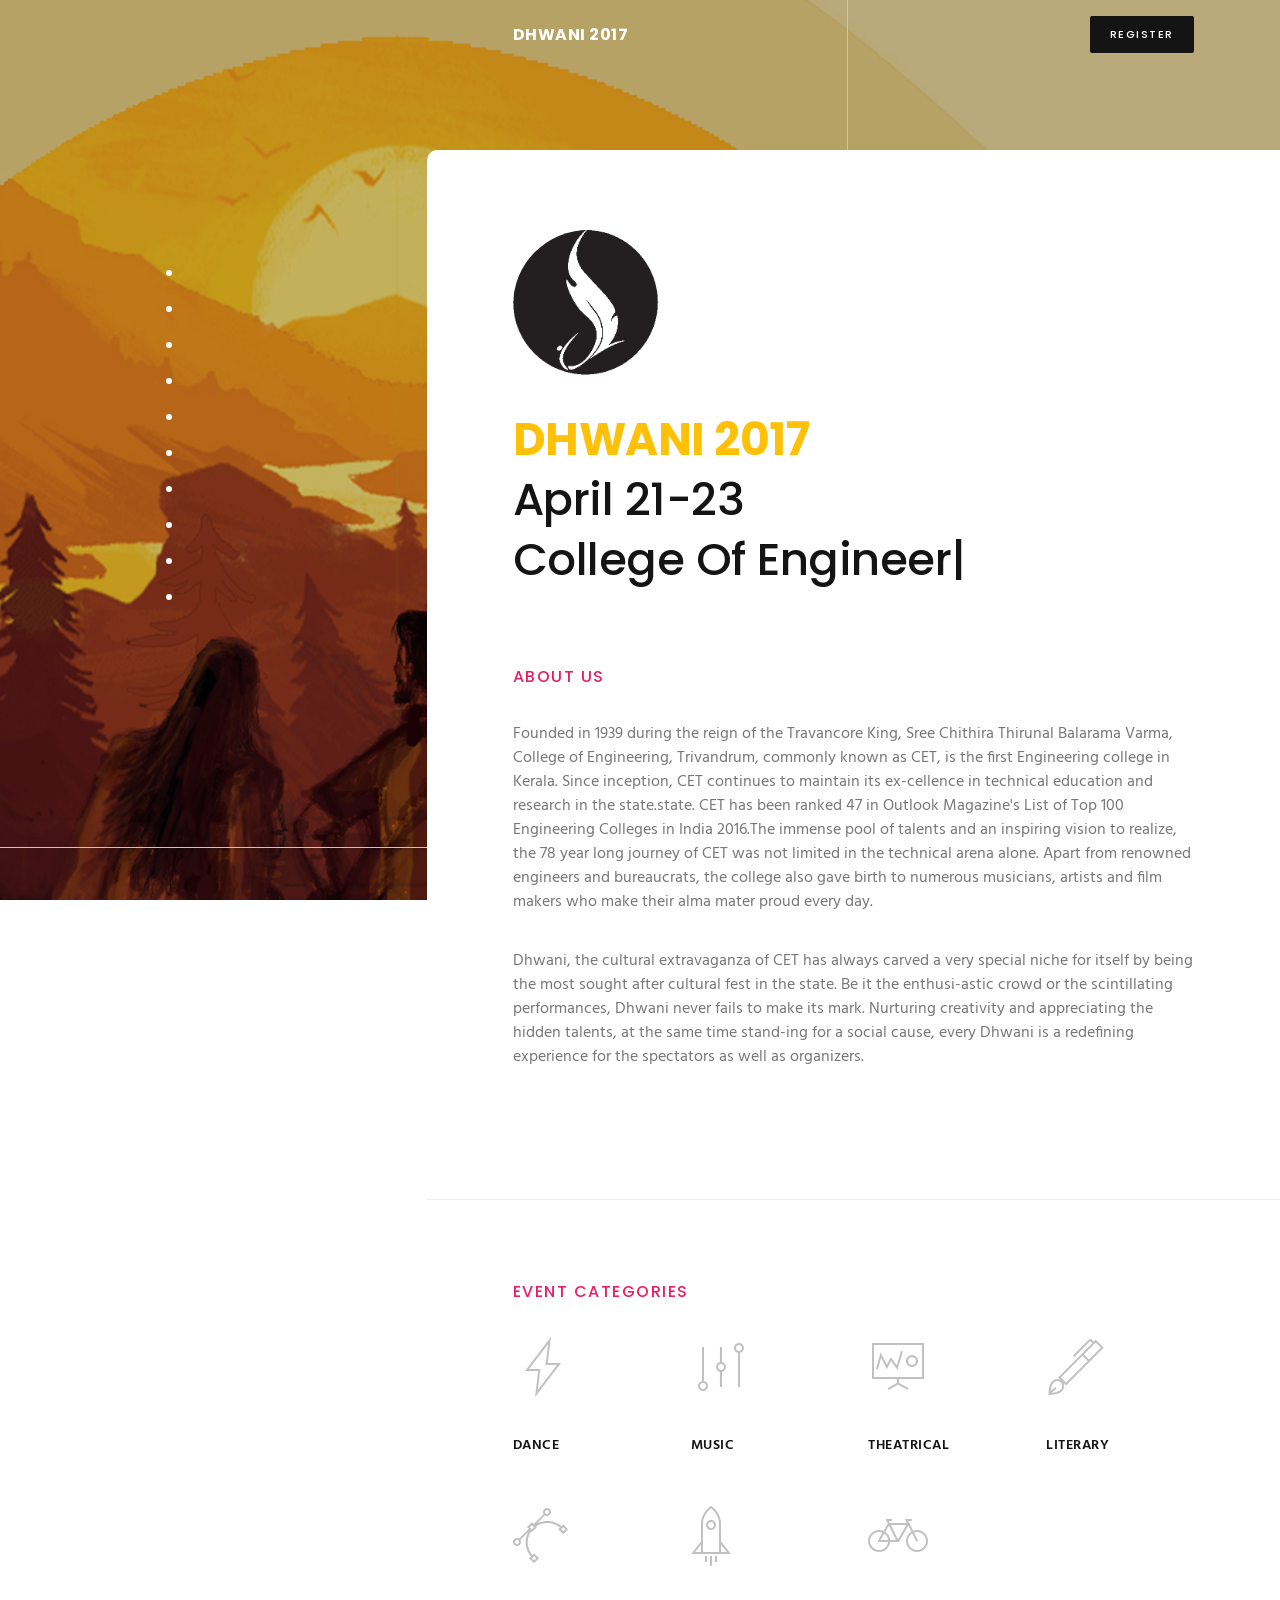
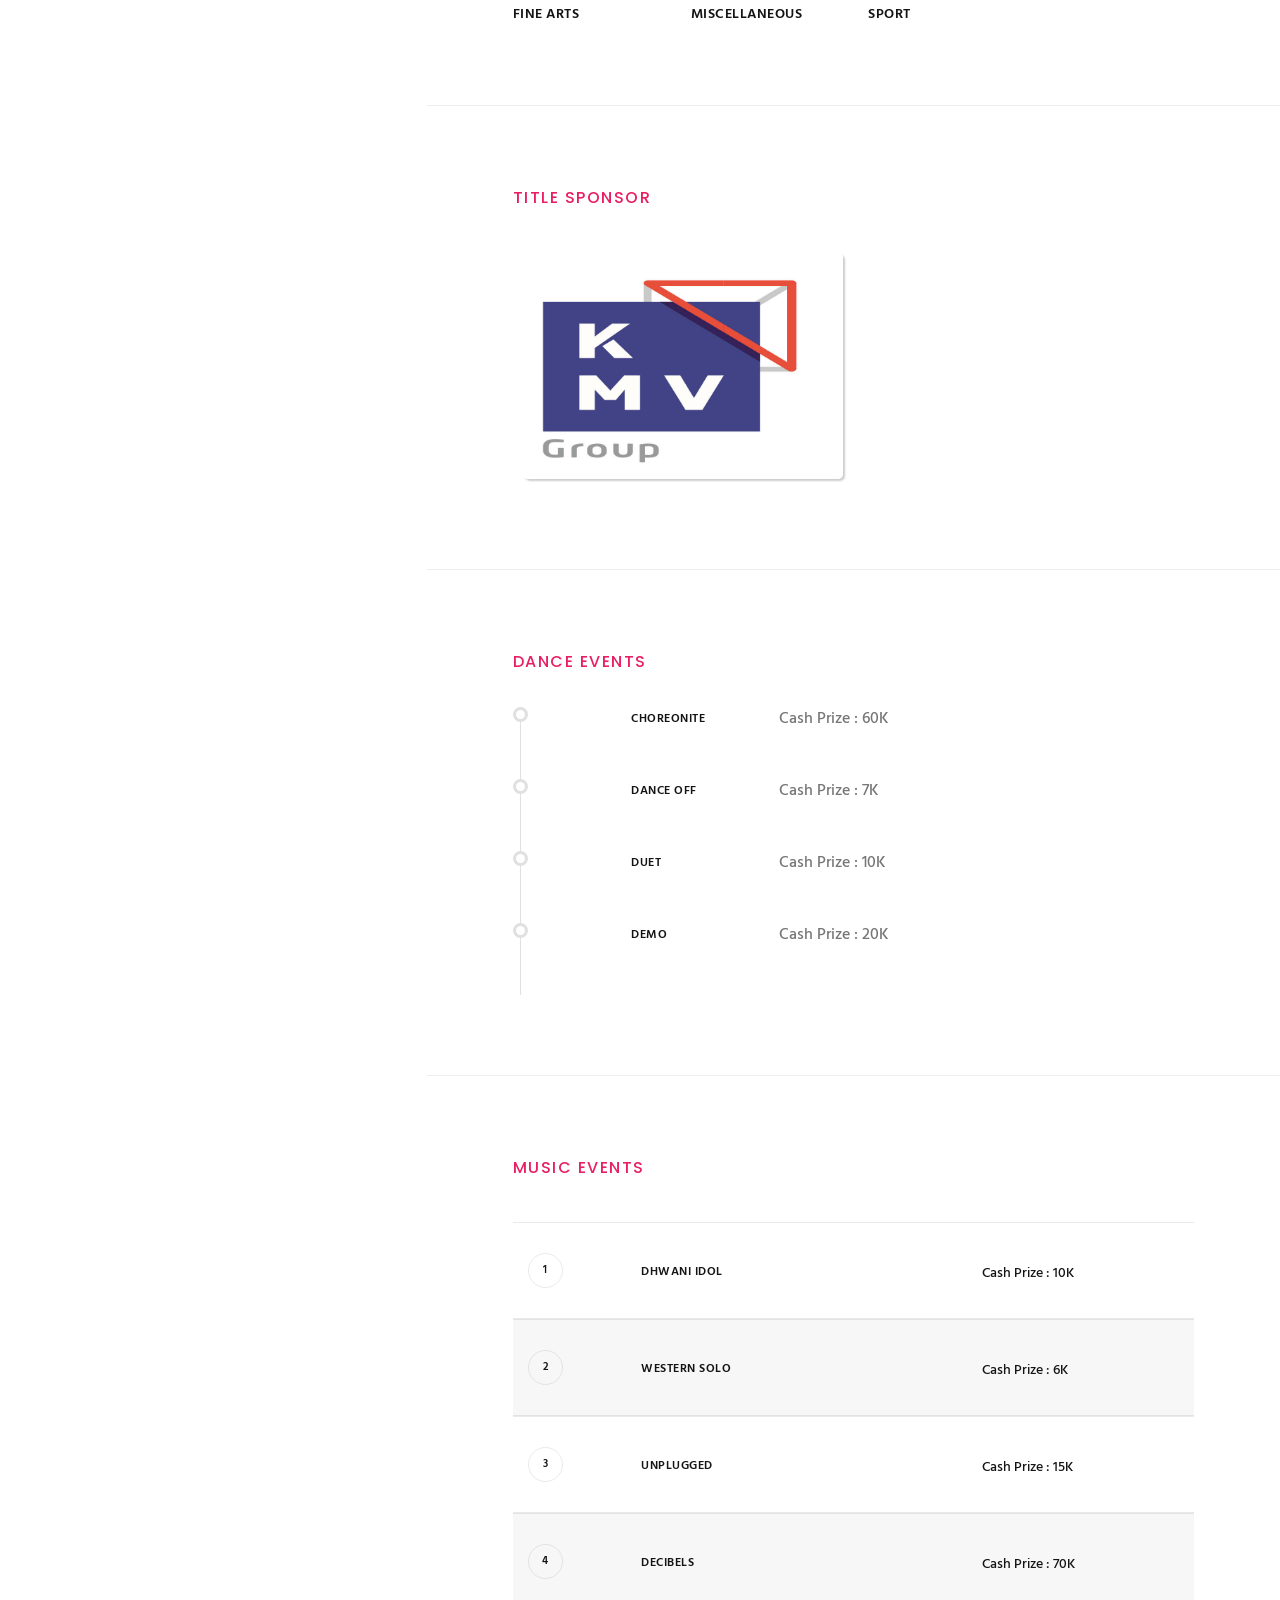
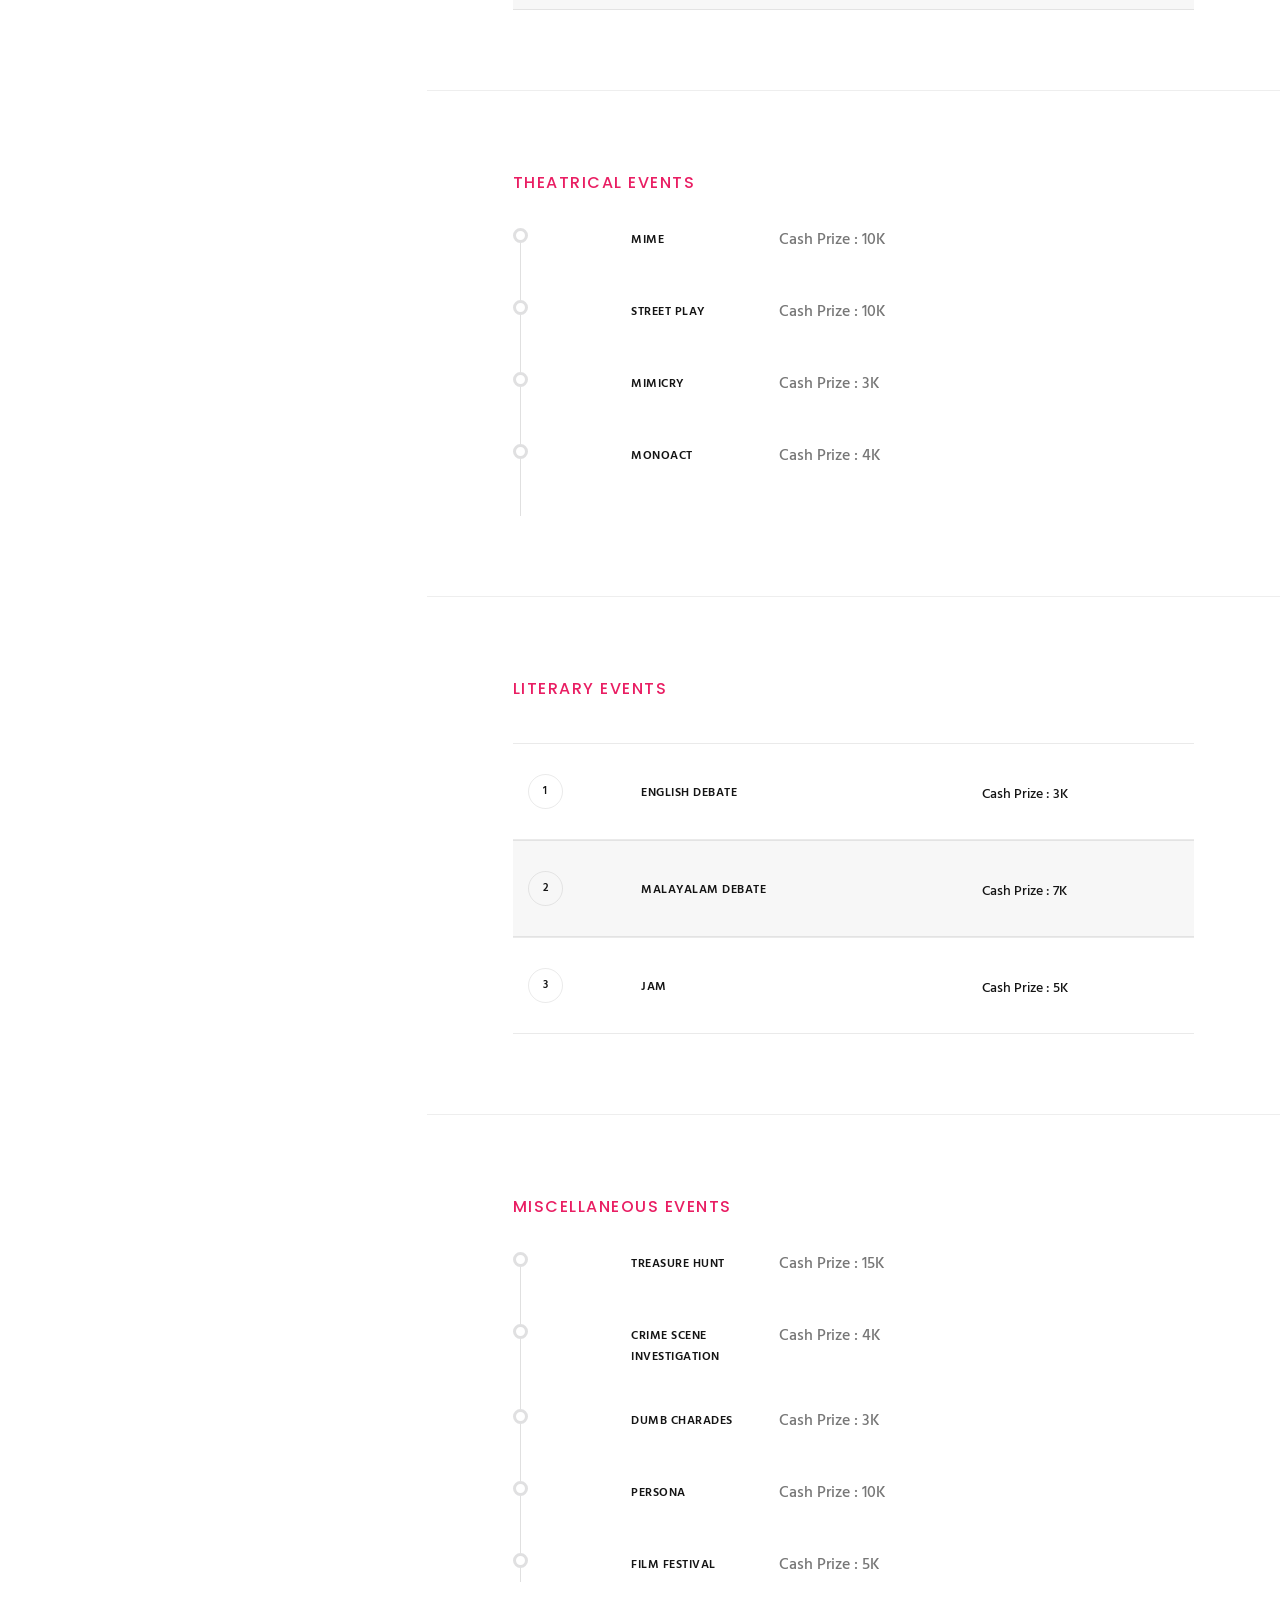
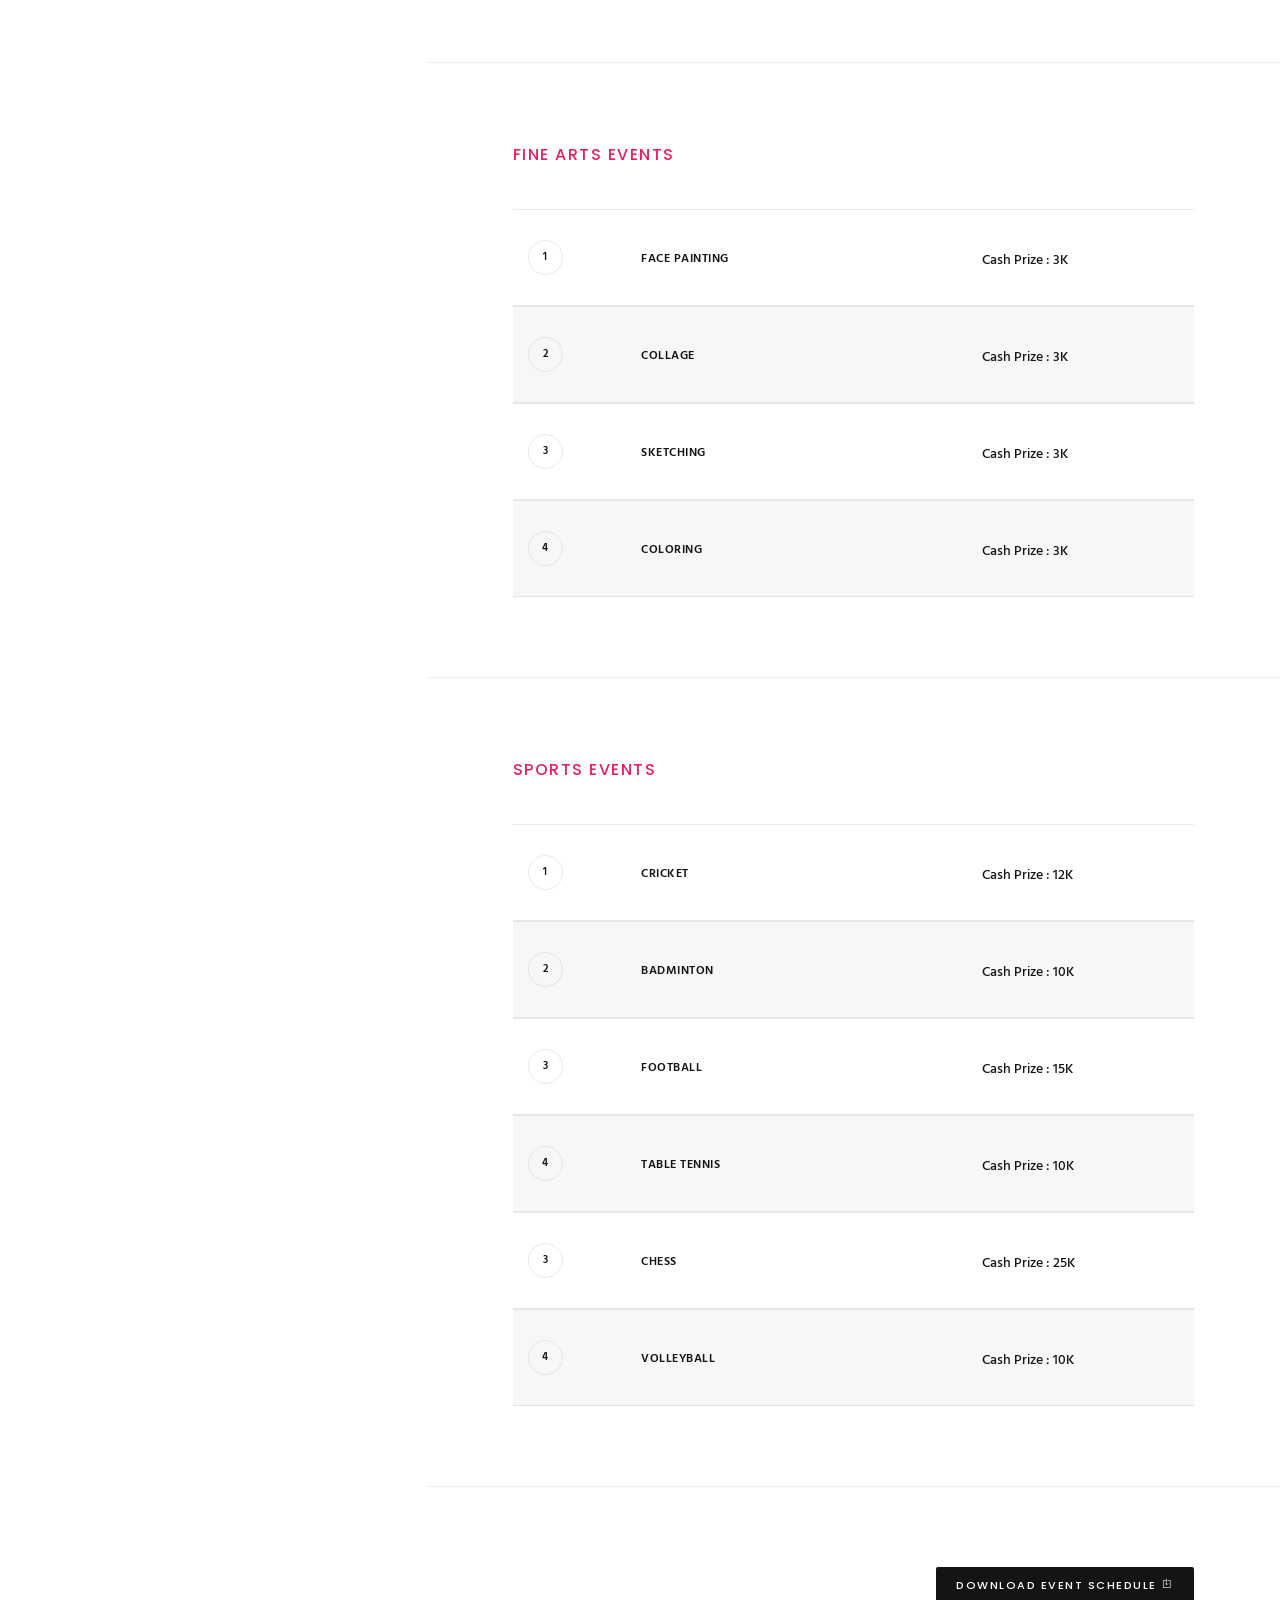
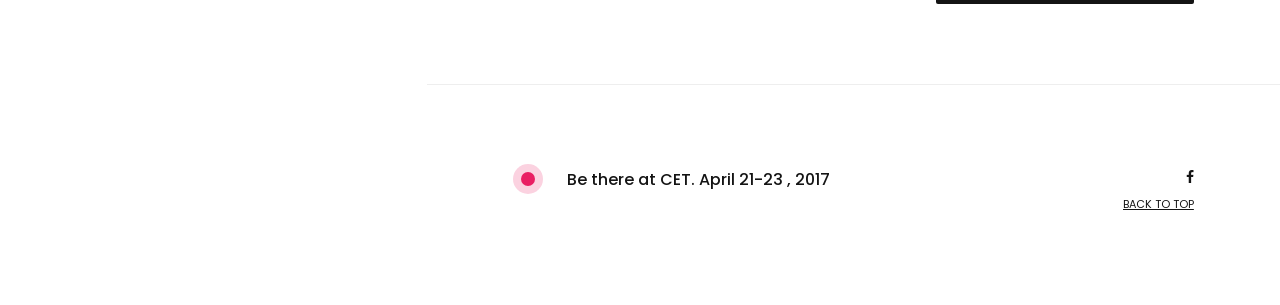
==== index.html @ 2287dfac "AGain New site" ====
<!DOCTYPE html>
<html lang="en" class="no-js">
	<head>
		<meta charset="UTF-8" />
		<meta name="viewport" content="width=device-width, initial-scale=1.0, maximum-scale=1.0, user-scalable=no" />
		<title>Dhwani 2017</title>
		<!--Favicon-->
		<link rel="shortcut icon" href="favicon.ico">
		<link rel="icon" href="img/dhw_logo.png">
		<!--Fonts-->
		<link href='https://fonts.googleapis.com/css?family=Poppins:300,400,500,600,700|Hind:400,500,300,600' rel='stylesheet' type='text/css'>
		
		<!--CSS-->
		<link rel="stylesheet" type="text/css" href="css/style.css" />
	</head>
	
	<body id="body" data-ng-app="contactApp">
		
		<!--Fixed Bg Image-->
		<div class="fixed-bg"></div>
		<div class="fixed-bg-overlay"></div>
		<!--/Fixed Bg Image-->
				
		<!--Preloader-->
		<div id="pre_load" class="preloader-it">
			<div id="la_anim" class="la-anim-1"></div>
		</div>
		<!--/Preloader-->
				
		<!--Container-->
		<div class="container-fluid">
			<div class="row">
				<div id="vertical_nav_wrap" class="col-lg-4 col-xs-12 pad-zero vertical-nav-wrap">
					
					<!--Navigation-->
					<nav class="navbar navbar-default vertical-nav" role="navigation">
						<div class="navbar-header">
						  <button type="button" class="btn btn-default navbar-toggle" data-toggle="collapse" 
							 data-target="#navbar_collapse">
							 <span class="mask"></span>
							 <span class="btn-label">
								<span class="pe-7s-menu"></span>
							 </span>
						  </button>
						</div>
						<div class="collapse navbar-collapse" id="navbar_collapse">
							<ul class="nav navbar-nav">
								<li><a data-scroll href="#about"></a><span>ABOUT</span></li>
								<li><a data-scroll href="#event_categories"></a><span>EVENT CATEGORIES</span></li>
								<li><a data-scroll href="#sponsors"></a><span>SPONSORS</span></li>
								<li><a data-scroll href="#dance"></a><span>DANCE EVENTS</span></li>
								<li><a data-scroll href="#music"></a><span>MUSIC EVENTS</span></li>
								<li><a data-scroll href="#theatre"></a><span>THEATRICAL EVENTS</span></li>
								<li><a data-scroll href="#lit"></a><span>LITERARY EVENTS</span></li>
								<li><a data-scroll href="#misc"></a><span>MISCELLANEOUS EVENTS</span></li>
								<li><a data-scroll href="#arts"></a><span>FINE ARTS EVENTS</span></li>
								<li><a data-scroll href="#sports"></a><span>SPORTS EVENTS</span></li>
							</ul>
						</div>
					</nav>
					<!--/Navigation-->
					
				</div>
				
				<div class="col-lg-8 col-xs-12 pad-zero">
					
					<!--Header-->
					<header>
						<div class="header-wrap col-lg-10 center-div">
							<div class="float-left name">
								<a data-scroll href="#body">
									<span>
										DHWANI 2017
									</span>
								</a>	
							</div>	
							
							<div class="float-right social-download-wrap">
								<a href="register.html" class="btn btn-default float-left">
									<span class="mask"></span>
									<span class="btn-label">
										<b>REGISTER</b>
										<span class="icon pe-7s-download"></span>
									</span>
								</a>
							</div>	
						</div>
						<div class="clearfix"></div>
					</header>
					<!--/Header-->
					
					<!--Main Content-->
					<div id="main_content" class="content-block margin-top-150 margin-top-sm-70 margin-top-xs-50">
					
						<!--Introduction Sec-->
						<section id="about"  class="col-lg-10 col-md-11 col-sm-11 center-div intro-content-wrap sec-pad">
							<div class="person-img margin-bottom-xs"></div>
							<h1>
								<span class="dhwani">DHWANI 2017</span>
								<br/>
								<span id="typed"></span>
							</h1>
							<h6>
								ABOUT US
							</h6>
							<p class="pad-bottom-35 wow fadeInUp" data-wow-duration=".6s">
								Founded in 1939 during the reign of the Travancore King, Sree Chithira Thirunal Balarama Varma, College of Engineering, Trivandrum, commonly known as CET, is the first Engineering college in Kerala. Since inception, CET continues to maintain its ex-cellence in technical education and research in the state.state. CET has been  ranked 47 in Outlook Magazine's  List of  Top  100  Engineering Colleges in India 2016.The immense pool of talents and an inspiring vision to realize, the 78 year long journey of CET was not limited in the technical arena alone. Apart from renowned engineers and bureaucrats, the college also gave birth to numerous musicians, artists and film makers who make their alma mater proud every day.
							</p>
							<p class="wow fadeInUp" data-wow-duration=".4s">
								Dhwani, the cultural extravaganza of CET has always carved a very special niche for itself by being the most sought after cultural fest in the state. Be it the enthusi-astic crowd or the scintillating performances, Dhwani never fails to make its mark. Nurturing creativity and appreciating the hidden talents, at the same time stand-ing for a social cause, every Dhwani is a redefining experience for the spectators as well as organizers.
							</p>
							<div class="per-signature margin-top-sm wow fadeInUp" data-wow-duration=".4s">
						</section>
						<hr class="separater-hr"/>
						<!--/Introduction Sec-->
						
						
						<!--Categories Start-->
						<section id="event_categories"  class="col-lg-10 col-md-11 col-sm-11 center-div services-icon-wrap  sec-pad-top sec-pad-bottom-xs">
							<h6>EVENT CATEGORIES</h6>
							<div class="row">
								<div class="col-sm-3 col-xs-6 margin-bottom-sm icon-wrap wow fadeInLeft" data-wow-duration=".4s" data-wow-delay="0s">
									<span class="icon pe-7s-gleam"></span>
									<span class="key-fact">
										DANCE
									</span>
								</div>

								<div class="col-sm-3 col-xs-6 margin-bottom-sm icon-wrap wow fadeInLeft" data-wow-duration=".4s" data-wow-delay="0s">
									<span class="icon pe-7s-edit"></span>
									<span class="key-fact">
										MUSIC
									</span>
								</div>

								<div class="col-sm-3 col-xs-6 margin-bottom-sm icon-wrap wow fadeInLeft" data-wow-duration=".4s" data-wow-delay="0s">
									<span class="icon pe-7s-display1"></span>
									<span class="key-fact">
										THEATRICAL
									</span>
								</div>


								<div class="col-sm-3 col-xs-6 margin-bottom-sm icon-wrap wow fadeInLeft" data-wow-duration=".4s" data-wow-delay="0s">
									<span class="icon pe-7s-pen"></span>
									<span class="key-fact">
										LITERARY
									</span>
								</div>


								<div class="col-sm-3 col-xs-6 margin-bottom-sm icon-wrap wow fadeInLeft" data-wow-duration=".4s" data-wow-delay="0s">
									<span class="icon pe-7s-vector"></span>
									<span class="key-fact">
										FINE ARTS
									</span>
								</div>


								<div class="col-sm-3 col-xs-6 margin-bottom-sm icon-wrap wow fadeInLeft" data-wow-duration=".4s" data-wow-delay="0s">
									<span class="icon pe-7s-rocket"></span>
									<span class="key-fact">
										MISCELLANEOUS
									</span>
								</div>

								<div class="col-sm-3 col-xs-6 margin-bottom-sm icon-wrap wow fadeInLeft" data-wow-duration=".4s" data-wow-delay="0s">
									<span class="icon pe-7s-bicycle"></span>
									<span class="key-fact">
										SPORT
									</span>
								</div>
							</div>	
						</section>
						<hr class="separater-hr"/>
						<!--Categories End-->
						
						<!-- Sponsor Section Start -->
						<section id="sponsors"  class="col-lg-10 col-md-11 col-sm-11 center-div work-wrap  sec-pad">
							<h6>TITLE SPONSOR</h6>
							<div  class="portfolio-wrap project-gallery padding-sec-lg">
								<ul id="portfolio" class="portf auto-construct  project-gallery" data-col="2">
									<li  class="item"   data-src="img/mock1.jpg" data-sub-html="<h6>DESIGN LAB</h6><p>Classic view from Rigwood Jetty on Coniston Water an old archive shot similar to an old post but a little later on.</p>" >
										<a href="">
										<img class="img-responsive" src="img/mock1.jpg"  alt="Image description" />
										<span class="hover-cap">KMV GROUP</span>
										</a>
									</li>
								</ul>
								<!-- Hidden video div -->
								<div style="display:none;" id="video1">
									<video class="lg-video-object lg-html5 video-js vjs-default-skin" controls preload="none">
										<source src="videos/video1.mp4" type="video/webm">
										<source src="videos/video1.webm" type="video/webm">
										Your browser does not support HTML5 video.
									</video>
								</div>
							</div>
						</section>
						<hr class="separater-hr"/>
						<!-- Sponsor Section End -->

						<!--Dance Section Start-->
						<section id="dance"  class="col-lg-10 col-md-11 col-sm-11 center-div experience-wrap  sec-pad">
							<h6>DANCE EVENTS</h6>

							<div class="row exp-timeline">
								<div class="col-xs-2">
									<div class="timeline-st"></div>
								</div>
								<div class="col-xs-10 exp-content-wrap">
									<div class="row">
										<div class="wow fadeInRight" data-wow-duration=".4s" data-wow-delay="0s">
											<div class="col-sm-3 duration"><span>CHOREONITE</span></div>
											<div class="col-sm-9">
												<span class="job-desn">Cash Prize : 60K </span>
											</div>
										</div>	
									</div>
								</div>	
							</div>

							<div class="row exp-timeline">
								<div class="col-xs-2">
									<div class="timeline-st"></div>
								</div>
								<div class="col-xs-10 exp-content-wrap">
									<div class="row">
										<div class="wow fadeInRight" data-wow-duration=".4s" data-wow-delay="0s">
											<div class="col-sm-3 duration"><span>DANCE OFF</span></div>
											<div class="col-sm-9">
												<span class="job-desn">Cash Prize : 7K </span>
											</div>
										</div>	
									</div>
								</div>	
							</div>

							<div class="row exp-timeline">
								<div class="col-xs-2">
									<div class="timeline-st"></div>
								</div>
								<div class="col-xs-10 exp-content-wrap">
									<div class="row">
										<div class="wow fadeInRight" data-wow-duration=".4s" data-wow-delay="0s">
											<div class="col-sm-3 duration"><span>DUET</span></div>
											<div class="col-sm-9">
												<span class="job-desn">Cash Prize : 10K </span>
											</div>
										</div>	
									</div>
								</div>	
							</div>

							<div class="row exp-timeline">
								<div class="col-xs-2">
									<div class="timeline-st"></div>
								</div>
								<div class="col-xs-10 exp-content-wrap">
									<div class="row">
										<div class="wow fadeInRight" data-wow-duration=".4s" data-wow-delay="0s">
											<div class="col-sm-3 duration"><span>DEMO</span></div>
											<div class="col-sm-9">
												<span class="job-desn">Cash Prize : 20K </span>
											</div>
										</div>	
									</div>
								</div>	
							</div>
						</section>	
						<hr class="separater-hr"/>
						<!--Dance Section End-->

						<!-- Music Section Start -->
						<section id="music"  class="col-lg-10 col-md-11 col-sm-11 center-div education-wrap  sec-pad">
							<h6>MUSIC EVENTS</h6>
							<div class="qualfication-wrap">
								<div class="qualfication first-row wow fadeInUp" data-wow-duration=".4s">
									<div class="col-sm-2">
										<span class="row-count"><span>1</span></span>
									</div>
									<div class="col-sm-6">
										<span class="yr-pers vertical-align-pad">DHWANI IDOL</span>
									</div>
									<div class="col-sm-4">
										<span class="insti vertical-align-pad">Cash Prize : 10K</span>
									</div>
								</div>
								<div class="qualfication first-row wow fadeInUp" data-wow-duration=".4s">
									<div class="col-sm-2">
										<span class="row-count"><span>2</span></span>
									</div>
									<div class="col-sm-6">
										<span class="yr-pers vertical-align-pad">WESTERN SOLO</span>
									</div>
									<div class="col-sm-4">
										<span class="insti vertical-align-pad">Cash Prize : 6K</span>
									</div>
								</div>

								<div class="qualfication first-row wow fadeInUp" data-wow-duration=".4s">
									<div class="col-sm-2">
										<span class="row-count"><span>3</span></span>
									</div>
									<div class="col-sm-6">
										<span class="yr-pers vertical-align-pad">UNPLUGGED</span>
									</div>
									<div class="col-sm-4">
										<span class="insti vertical-align-pad">Cash Prize : 15K</span>
									</div>
								</div>

								<div class="qualfication first-row wow fadeInUp" data-wow-duration=".4s">
									<div class="col-sm-2">
										<span class="row-count"><span>4</span></span>
									</div>
									<div class="col-sm-6">
										<span class="yr-pers vertical-align-pad">DECIBELS</span>
									</div>
									<div class="col-sm-4">
										<span class="insti vertical-align-pad">Cash Prize : 70K</span>
									</div>
								</div>
							</div>
						</section>	
						<hr class="separater-hr"/>
						<!-- Music Section End -->

						<!--Theatrical Section Start-->
						<section id="theatre"  class="col-lg-10 col-md-11 col-sm-11 center-div experience-wrap  sec-pad">
							<h6>THEATRICAL EVENTS</h6>
								<div class="row exp-timeline">
									<div class="col-xs-2">
										<div class="timeline-st"></div>
									</div>
									<div class="col-xs-10 exp-content-wrap">
										<div class="row">
											<div class="wow fadeInRight" data-wow-duration=".4s" data-wow-delay="0s">
												<div class="col-sm-3 duration"><span>MIME</span></div>
												<div class="col-sm-9">
													<span class="job-desn">Cash Prize : 10K </span>
												</div>
											</div>	
										</div>
									</div>	
								</div>
								<div class="row exp-timeline">
									<div class="col-xs-2">
										<div class="timeline-st"></div>
									</div>
									<div class="col-xs-10 exp-content-wrap">
										<div class="row">
											<div class="wow fadeInRight" data-wow-duration=".4s" data-wow-delay="0s">
												<div class="col-sm-3 duration"><span>STREET PLAY</span></div>
												<div class="col-sm-9">
													<span class="job-desn">Cash Prize : 10K </span>
												</div>
											</div>	
										</div>
									</div>	
								</div>

								<div class="row exp-timeline">
									<div class="col-xs-2">
										<div class="timeline-st"></div>
									</div>
									<div class="col-xs-10 exp-content-wrap">
										<div class="row">
											<div class="wow fadeInRight" data-wow-duration=".4s" data-wow-delay="0s">
												<div class="col-sm-3 duration"><span>MIMICRY</span></div>
												<div class="col-sm-9">
													<span class="job-desn">Cash Prize : 3K </span>
												</div>
											</div>	
										</div>
									</div>	
								</div>

								<div class="row exp-timeline">
									<div class="col-xs-2">
										<div class="timeline-st"></div>
									</div>
									<div class="col-xs-10 exp-content-wrap">
										<div class="row">
											<div class="wow fadeInRight" data-wow-duration=".4s" data-wow-delay="0s">
												<div class="col-sm-3 duration"><span>MONOACT</span></div>
												<div class="col-sm-9">
													<span class="job-desn">Cash Prize : 4K </span>
												</div>
											</div>	
										</div>
									</div>	
								</div>
						</section>	
						<hr class="separater-hr"/>
						<!--Theatrical Section End-->

						<!-- Literary Section Start -->
						<section id="lit"  class="col-lg-10 col-md-11 col-sm-11 center-div education-wrap  sec-pad">
							<h6>LITERARY EVENTS</h6>
							<div class="qualfication-wrap">
								<div class="qualfication first-row wow fadeInUp" data-wow-duration=".4s">
									<div class="col-sm-2">
										<span class="row-count"><span>1</span></span>
									</div>
									<div class="col-sm-6">
										<span class="yr-pers vertical-align-pad">ENGLISH DEBATE</span>
									</div>
									<div class="col-sm-4">
										<span class="insti vertical-align-pad">Cash Prize : 3K</span>
									</div>
								</div>
								<div class="qualfication first-row wow fadeInUp" data-wow-duration=".4s">
									<div class="col-sm-2">
										<span class="row-count"><span>2</span></span>
									</div>
									<div class="col-sm-6">
										<span class="yr-pers vertical-align-pad">MALAYALAM DEBATE</span>
									</div>
									<div class="col-sm-4">
										<span class="insti vertical-align-pad">Cash Prize : 7K</span>
									</div>
								</div>

								<div class="qualfication first-row wow fadeInUp" data-wow-duration=".4s">
									<div class="col-sm-2">
										<span class="row-count"><span>3</span></span>
									</div>
									<div class="col-sm-6">
										<span class="yr-pers vertical-align-pad">JAM</span>
									</div>
									<div class="col-sm-4">
										<span class="insti vertical-align-pad">Cash Prize : 5K</span>
									</div>
								</div>
							</div>
						</section>	
						<hr class="separater-hr"/>
						<!-- Literary Section End -->
					
						<!--MISCELLANEOUS Section Start-->
						<section id="misc"  class="col-lg-10 col-md-11 col-sm-11 center-div experience-wrap  sec-pad">
							<h6>MISCELLANEOUS EVENTS</h6>
								<div class="row exp-timeline">
									<div class="col-xs-2">
										<div class="timeline-st"></div>
									</div>
									<div class="col-xs-10 exp-content-wrap">
										<div class="row">
											<div class="wow fadeInRight" data-wow-duration=".4s" data-wow-delay="0s">
												<div class="col-sm-3 duration"><span>TREASURE HUNT</span></div>
												<div class="col-sm-9">
													<span class="job-desn">Cash Prize : 15K </span>
												</div>
											</div>	
										</div>
									</div>	
								</div>
								<div class="row exp-timeline">
									<div class="col-xs-2">
										<div class="timeline-st"></div>
									</div>
									<div class="col-xs-10 exp-content-wrap">
										<div class="row">
											<div class="wow fadeInRight" data-wow-duration=".4s" data-wow-delay="0s">
												<div class="col-sm-3 duration"><span>CRIME SCENE INVESTIGATION</span></div>
												<div class="col-sm-9">
													<span class="job-desn">Cash Prize : 4K </span>
												</div>
											</div>	
										</div>
									</div>	
								</div>

								<div class="row exp-timeline">
									<div class="col-xs-2">
										<div class="timeline-st"></div>
									</div>
									<div class="col-xs-10 exp-content-wrap">
										<div class="row">
											<div class="wow fadeInRight" data-wow-duration=".4s" data-wow-delay="0s">
												<div class="col-sm-3 duration"><span>DUMB CHARADES</span></div>
												<div class="col-sm-9">
													<span class="job-desn">Cash Prize : 3K </span>
												</div>
											</div>	
										</div>
									</div>	
								</div>

								<div class="row exp-timeline">
									<div class="col-xs-2">
										<div class="timeline-st"></div>
									</div>
									<div class="col-xs-10 exp-content-wrap">
										<div class="row">
											<div class="wow fadeInRight" data-wow-duration=".4s" data-wow-delay="0s">
												<div class="col-sm-3 duration"><span>PERSONA</span></div>
												<div class="col-sm-9">
													<span class="job-desn">Cash Prize : 10K </span>
												</div>
											</div>	
										</div>
									</div>	
								</div>

								<div class="row exp-timeline">
									<div class="col-xs-2">
										<div class="timeline-st"></div>
									</div>
									<div class="col-xs-10 exp-content-wrap">
										<div class="row">
											<div class="wow fadeInRight" data-wow-duration=".4s" data-wow-delay="0s">
												<div class="col-sm-3 duration"><span>FILM FESTIVAL</span></div>
												<div class="col-sm-9">
													<span class="job-desn">Cash Prize : 5K </span>
												</div>
											</div>	
										</div>
									</div>	
								</div>
						</section>	
						<hr class="separater-hr"/>
						<!--MISCELLANEOUS Section End-->

						<!-- ARTS Section Start -->
						<section id="arts"  class="col-lg-10 col-md-11 col-sm-11 center-div education-wrap  sec-pad">
							<h6>FINE ARTS EVENTS</h6>
							<div class="qualfication-wrap">
								<div class="qualfication first-row wow fadeInUp" data-wow-duration=".4s">
									<div class="col-sm-2">
										<span class="row-count"><span>1</span></span>
									</div>
									<div class="col-sm-6">
										<span class="yr-pers vertical-align-pad">FACE PAINTING</span>
									</div>
									<div class="col-sm-4">
										<span class="insti vertical-align-pad">Cash Prize : 3K</span>
									</div>
								</div>
								<div class="qualfication first-row wow fadeInUp" data-wow-duration=".4s">
									<div class="col-sm-2">
										<span class="row-count"><span>2</span></span>
									</div>
									<div class="col-sm-6">
										<span class="yr-pers vertical-align-pad">COLLAGE</span>
									</div>
									<div class="col-sm-4">
										<span class="insti vertical-align-pad">Cash Prize : 3K</span>
									</div>
								</div>

								<div class="qualfication first-row wow fadeInUp" data-wow-duration=".4s">
									<div class="col-sm-2">
										<span class="row-count"><span>3</span></span>
									</div>
									<div class="col-sm-6">
										<span class="yr-pers vertical-align-pad">SKETCHING</span>
									</div>
									<div class="col-sm-4">
										<span class="insti vertical-align-pad">Cash Prize : 3K</span>
									</div>
								</div>

								<div class="qualfication first-row wow fadeInUp" data-wow-duration=".4s">
									<div class="col-sm-2">
										<span class="row-count"><span>4</span></span>
									</div>
									<div class="col-sm-6">
										<span class="yr-pers vertical-align-pad">COLORING</span>
									</div>
									<div class="col-sm-4">
										<span class="insti vertical-align-pad">Cash Prize : 3K</span>
									</div>
								</div>
							</div>
						</section>	
						<hr class="separater-hr"/>
						<!-- ARTS Section End -->

						<!-- sports Section Start -->
						<section id="sports"  class="col-lg-10 col-md-11 col-sm-11 center-div education-wrap  sec-pad">
							<h6>SPORTS EVENTS</h6>
							<div class="qualfication-wrap">
								<div class="qualfication first-row wow fadeInUp" data-wow-duration=".4s">
									<div class="col-sm-2">
										<span class="row-count"><span>1</span></span>
									</div>
									<div class="col-sm-6">
										<span class="yr-pers vertical-align-pad">CRICKET</span>
									</div>
									<div class="col-sm-4">
										<span class="insti vertical-align-pad">Cash Prize : 12K</span>
									</div>
								</div>
								<div class="qualfication first-row wow fadeInUp" data-wow-duration=".4s">
									<div class="col-sm-2">
										<span class="row-count"><span>2</span></span>
									</div>
									<div class="col-sm-6">
										<span class="yr-pers vertical-align-pad">BADMINTON</span>
									</div>
									<div class="col-sm-4">
										<span class="insti vertical-align-pad">Cash Prize : 10K</span>
									</div>
								</div>

								<div class="qualfication first-row wow fadeInUp" data-wow-duration=".4s">
									<div class="col-sm-2">
										<span class="row-count"><span>3</span></span>
									</div>
									<div class="col-sm-6">
										<span class="yr-pers vertical-align-pad">FOOTBALL</span>
									</div>
									<div class="col-sm-4">
										<span class="insti vertical-align-pad">Cash Prize : 15K</span>
									</div>
								</div>

								<div class="qualfication first-row wow fadeInUp" data-wow-duration=".4s">
									<div class="col-sm-2">
										<span class="row-count"><span>4</span></span>
									</div>
									<div class="col-sm-6">
										<span class="yr-pers vertical-align-pad">TABLE TENNIS</span>
									</div>
									<div class="col-sm-4">
										<span class="insti vertical-align-pad">Cash Prize : 10K</span>
									</div>
								</div>

																<div class="qualfication first-row wow fadeInUp" data-wow-duration=".4s">
									<div class="col-sm-2">
										<span class="row-count"><span>3</span></span>
									</div>
									<div class="col-sm-6">
										<span class="yr-pers vertical-align-pad">CHESS</span>
									</div>
									<div class="col-sm-4">
										<span class="insti vertical-align-pad">Cash Prize : 25K</span>
									</div>
								</div>

								<div class="qualfication first-row wow fadeInUp" data-wow-duration=".4s">
									<div class="col-sm-2">
										<span class="row-count"><span>4</span></span>
									</div>
									<div class="col-sm-6">
										<span class="yr-pers vertical-align-pad">VOLLEYBALL</span>
									</div>
									<div class="col-sm-4">
										<span class="insti vertical-align-pad">Cash Prize : 10K</span>
									</div>
								</div>

							</div>
						</section>	
						<hr class="separater-hr"/>
						<!-- sports Section End -->

						<section  class="col-lg-10 col-md-11 col-sm-11 center-div experience-wrap  sec-pad">
							<div class="float-right social-download-wrap">
								<a href="res/Schedule.pdf" class="btn btn-default float-left" target="_blank">
									<span class="mask"></span>
									<span class="btn-label">
										<b>Download Event Schedule</b>
										<span class="icon pe-7s-download"></span>
									</span>
								</a>
							</div>
						</section>
						
						
						<hr class="separater-hr"/>
						
						<!--Footer-->
						<footer class="col-lg-10 col-md-11 col-sm-11 center-div contact-wrap  sec-pad">
							<div class="row">
								<div class="col-sm-6 available-wrap">
									<span class="available-pointer"></span>
									<span class="available-tag">Be there at CET. April 21-23 , 2017</span>
								</div>
								<div class="col-sm-6">
									<div class="social-icons-wrap float-right">
										<!--Social Icons-->
										<ul class="social-icons float-right">
											<li>
												<a href="https://www.facebook.com/platinumdhwani" class="social-icon">
													<span class="fa" data-hover="&#xf09a;">&#xf09a;</span>
												</a>
											</li>
										</ul>
										<!--/Social Icons-->
									</div>

									<div class="goto-top text-right float-right">
										<a data-scroll href="#body">
											<span data-hover="top">
												Back to Top
											</span>
										</a>
									</div>
									
								</div>	
							</div>	
						</footer>
						<!--/Footer-->
						
					</div>	
					<!--/Main Content-->
					
				</div>
			</div>	
		</div>
		<!-- /Container -->
				
		<!-- Scripts -->
		<script src="js/jquery-1.12.4.min.js"></script>
		<script src="js/angular.min.js"></script>
		<script src="js/bootstrap.min.js"></script>
		<script src="js/modernizr.custom.js"></script>
		<script src="js/app.js"></script>
		<script src="js/controllers.js"></script>
		<script src="js/jquery.placeholder.js"></script>
		<script src="js/smooth-scroll.js"></script>
		<script src="js/countTo.js"></script>
		<script src="js/jQuery.appear.js"></script>
		<script src="js/isotope.js"></script>
		<script src="js/typed.js"></script>
		<script src="js/lightgallery-all.js"></script>
		<script src="js/jquery.mousewheel.min.js"></script>
		<script src="js/owl.carousel.min.js"></script>
		<script src="js/froogaloop2.min.js"></script>
		<script src="js/wow.min.js"></script>
		<script src="js/init.js"></script>
	</body>
</html>
---- css/style.css ----
@charset "UTF-8";
/*------------------------------------------------------------------
[Master Stylesheet]
Project:	Eric
++++ Imports ++++
++++ Reset ++++
++++ Main ++++
	**Basic Sec CSS**
	**Body Sec CSS**
	**About Sec CSS**
	**Header Sec CSS**
	**Vertical Nav Sec CSS**
	**Services Sec CSS**
	**Skills Sec CSS**
	**Education Sec CSS**
	**Experience Sec CSS**
	**Client Sec CSS**
	**Achivement Sec CSS**
	**Contact Sec CSS**
	**Footer Sec CSS**
++++ Mediaqueries ++++
-------------------------------------------------------------------*/
/****************************/
/** Imports **/
/****************************/
@import url(animate.css);
@import url(font-awesome.min.css);
@import url(pe-icon-7-stroke.css);
@import url(et-line-font.css);
@import url(bootstrap.min.css);
@import url(owl.carousel.css);
@import url(owl.theme.default.min.css);
@import url(inputtext.css);
@import url(filter.css);
@import url(default-skin/default-skin.css);
@import url(lightgallery.css);
/****************************/
/** Reset **/
/****************************/
html, body, div, span, applet, object, iframe, h1, h2, h3, h4, h5, h6, p, pre, a, abbr, acronym, address, big, cite, code, del, dfn, em, img, ins, kbd, q, s, samp, small, strike, strong, sub, sup, tt, var, b, u, i, center, dl, dt, dd, ol, ul, li, fieldset, form, label, legend, table, caption, tbody, tfoot, thead, tr, th, td, article, aside, canvas, details, embed, figure, figcaption, footer, header, hgroup, menu, nav, output, ruby, section, summary, time, mark, audio, video {
  margin: 0;
  padding: 0;
  border: 0;
  font-size: 100%;
  font: inherit;
  vertical-align: baseline; }

strong {
  font-weight: bold; }

body {
  color: #141414;
  font-family: "Poppins", sans-serif;
  font-size: 14px;
  font-style: normal;
  line-height: 1.5;
  overflow: hidden; }

a:hover, a:active {
  outline: 0; }

button:focus {
  border: none;
  outline: 0; }

ul {
  list-style: none; }

a {
  color: #fff;
  text-decoration: none; }

a:hover {
  color: #fff;
  text-decoration: none; }

a:focus {
  color: #fff;
  text-decoration: none;
  outline: none; }

h1, h2, h3, h4, h5, h6 {
  color: #141414; }

h1 {
  font-size: 45px;
  line-height: 60px;
  text-transform: capitalize;
  font-weight: 500;
  letter-spacing: -.5px;
  margin-bottom: 75px;
  color: #141414; }

h3 {
  font-size: 24px;
  line-height: 36px;
  color: #141414;
  font-weight: 500;
  margin-bottom: 20px;
  letter-spacing: -0.5; }

h5 {
  font-size: 18px;
  text-transform: uppercase;
  line-height: 25px;
  margin-bottom: 15px; }

h6 {
  font-size: 16px;
  letter-spacing: 1.5px;
  font-weight: 500;
  text-transform: uppercase;
  color: #e91e63;
  margin-bottom: 33px; }

p {
  font-size: 16px;
  font-family: "Hind", sans-serif;
  color: #777; }

.p-small {
  font-size: 14px;
  color: #777;
  line-height: 27px; }

.force-UTF-8 {
  content: "¡"; }

/****************************/
/** Main **/
/****************************/
/********Basic Sec CSS********/
.pad-zero {
  padding: 0; }

.pad-left-zero {
  padding-left: 0; }

.pad-right-zero {
  padding-left: 0; }

.sec-pad {
  padding-top: 80px;
  padding-bottom: 80px; }

.sec-pad-sm {
  padding-top: 50px;
  padding-bottom: 50px; }

.sec-pad-xs {
  padding-top: 30px;
  padding-bottom: 30px; }

.sec-pad-top {
  padding-top: 80px; }

.sec-pad-top-sm {
  padding-top: 50px; }

.sec-pad-top-xs {
  padding-top: 30px; }

.sec-pad-bottom {
  padding-bottom: 80px; }

.sec-pad-bottom-sm {
  padding-bottom: 50px; }

.sec-pad-bottom-xs {
  padding-bottom: 30px; }

.sec-pad-left {
  padding-left: 150px; }

.sec-pad-right {
  padding-right: 150px; }

.pad-top-15 {
  padding-top: 15px; }

.pad-top-7 {
  padding-top: 7px; }

.pad-bottom-80 {
  padding-bottom: 80px; }

.pad-bottom-35 {
  padding-bottom: 35px; }

.margin-top-sm {
  margin-top: 50px; }

.margin-bottom-sm {
  margin-bottom: 50px; }

.margin-bottom-xs {
  margin-bottom: 30px; }

.margin-top-150 {
  margin-top: 150px; }

.margin-top-80 {
  margin-top: 80px; }

.margin-top-40 {
  margin-top: 40px; }

.margin-bottom-80 {
  margin-bottom: 80px; }

.margin-top-20 {
  margin-top: 20px; }

.float-left {
  float: left; }

.float-right {
  float: right; }

.opacity-hide {
  opacity: 0;
  visibility: hidden; }

.center-div {
  margin: 0 auto;
  overflow: hidden;
  float: none;
  clear: both; }

.preloader-it {
  background: #fff;
  position: fixed;
  z-index: 110;
  height: 100%;
  width: 100%;
  overflow: hidden !important; }

/* Effect 1: YouTube loading */
.la-anim-1 {
  position: fixed;
  top: 0;
  left: 0;
  z-index: -1;
  width: 100%;
  height: 5px;
  background: #e91e63;
  -webkit-transform: translate3d(-100%, 0, 0);
  transform: translate3d(-100%, 0, 0);
  pointer-events: none; }

.la-anim-1::after {
  position: absolute;
  top: 0;
  right: 0;
  width: 100px;
  height: 100%;
  background: #e91e63;
  content: '';
  opacity: 0;
  -webkit-transition: opacity 0.2s, box-shadow 2s 4s;
  transition: opacity 0.2s, box-shadow 2s 4s;
  -webkit-transform: rotate(2deg) translateY(-2px);
  transform: rotate(2deg) translateY(-2px); }

.la-anim-1.la-animate {
  z-index: 100;
  opacity: 1;
  -webkit-transition: -webkit-transform 5s ease-in, opacity 1s 5s;
  transition: transform 5s ease-in, opacity 1s 5s;
  -webkit-transform: translate3d(0%, 0, 0);
  transform: translate3d(0%, 0, 0); }

.la-anim-1.la-animate::after {
  opacity: 1; }

.typed-cursor {
  opacity: 1;
  -webkit-animation: blink 0.7s infinite;
  -moz-animation: blink 0.7s infinite;
  animation: blink 0.7s infinite; }

@keyframes blink {
  0% {
    opacity: 1; }
  50% {
    opacity: 0; }
  100% {
    opacity: 1; } }
@-webkit-keyframes blink {
  0% {
    opacity: 1; }
  50% {
    opacity: 0; }
  100% {
    opacity: 1; } }
@-moz-keyframes blink {
  0% {
    opacity: 1; }
  50% {
    opacity: 0; }
  100% {
    opacity: 1; } }
@-webkit-keyframes back_ken {
  0% {
    -webkit-transform: scale(1); }
  50% {
    -webkit-transform: scale(1.2); }
  100% {
    -webkit-transform: scale(1); } }
@-moz-keyframes back_ken {
  0% {
    -moz-transform: scale(1); }
  50% {
    -moz-transform: scale(1.2); }
  100% {
    -moz-transform: scale(1); } }
@-o-keyframes back_ken {
  0% {
    -o-transform: scale(1); }
  50% {
    -o-transform: scale(1.2); }
  100% {
    -o-transform: scale(1); } }
@keyframes back_ken {
  0% {
    transform: scale(1); }
  50% {
    transform: scale(1.2); }
  100% {
    transform: scale(1); } }
/********Body Sec CSS********/
.fixed-bg {
  background: transparent url("../img/mainbg.jpg") no-repeat;
  image-rendering: optimizeQuality;
  height: 100%;
  width: 100%;
  z-index: -1;
  position: fixed;
  background-position: center;
  background-size: cover;
  -moz-transform: translateZ(0);
  -o-transform: translateZ(0);
  -ms-transform: translateZ(0);
  -webkit-transform: translateZ(0);
  transform: translateZ(0);
  backface-visibility: hidden;
  -webkit-backface-visibility: hidden; }

.fixed-bg-overlay {
  background: rgba(0, 8, 16, 0.23);
  height: 100%;
  width: 100%;
  z-index: -1;
  -moz-transform: translateZ(0);
  -o-transform: translateZ(0);
  -ms-transform: translateZ(0);
  -webkit-transform: translateZ(0);
  transform: translateZ(0);
  position: fixed;
  backface-visibility: hidden;
  -webkit-backface-visibility: hidden; }

/********About Sec CSS********/
.content-block {
  background: #fff;
  border-top-left-radius: 10px;
  -moz-transition: all 0.9s cubic-bezier(0.19, 1, 0.22, 1) 0s;
  -o-transition: all 0.9s cubic-bezier(0.19, 1, 0.22, 1) 0s;
  -webkit-transition: all 0.9s cubic-bezier(0.19, 1, 0.22, 1) 0s;
  transition: all 0.9s cubic-bezier(0.19, 1, 0.22, 1) 0s; }
  .content-block .person-img {
    height: 150px;
    width: 150px;
    background: url(../img/candidate.png);
    border-radius: 50%;
    background-repeat: no-repeat;
    background-size: cover; }

/********Header Sec CSS********/
.btn {
  font-size: 11px;
  font-weight: 500;
  color: #fff;
  letter-spacing: 1.5px;
  overflow: hidden;
  position: relative;
  text-transform: uppercase;
  height: 37px;
  background: #141414;
  outline: none;
  border: none;
  border-radius: 2px;
  padding: 7px 20px;
  -moz-transition: all 0.9s cubic-bezier(0.19, 1, 0.22, 1) 0s;
  -o-transition: all 0.9s cubic-bezier(0.19, 1, 0.22, 1) 0s;
  -webkit-transition: all 0.9s cubic-bezier(0.19, 1, 0.22, 1) 0s;
  transition: all 0.9s cubic-bezier(0.19, 1, 0.22, 1) 0s; }
  .btn .btn-label {
    padding: 4px 0; }
  .btn:hover, .btn:focus, .btn:active {
    background: #141414 !important;
    outline: none !important;
    border: none !important;
    color: #fff !important; }
  .btn:hover {
    color: #141414 !important; }
  .btn span {
    position: relative;
    z-index: 2;
    display: inline-block; }
  .btn .mask {
    background: #fff none repeat scroll 0 0;
    border-radius: 2px;
    display: block;
    height: 100%;
    left: 0;
    position: absolute;
    top: 0;
    width: 0;
    z-index: 1;
    -moz-transition: all 1.1s cubic-bezier(0.19, 1, 0.22, 1) 0s;
    -o-transition: all 1.1s cubic-bezier(0.19, 1, 0.22, 1) 0s;
    -webkit-transition: all 1.1s cubic-bezier(0.19, 1, 0.22, 1) 0s;
    transition: all 1.1s cubic-bezier(0.19, 1, 0.22, 1) 0s; }
  .btn:hover .mask {
    width: 100%; }

.name span {
  font-size: 16px;
  font-weight: 700;
  letter-spacing: 0.5px;
  display: block;
  color: #fff;
  padding-top: 7px; }

header {
  position: absolute;
  right: 0;
  top: 0;
  width: 100%;
  z-index: 1;
  height: 70px;
  -moz-transition: transform 0.6s ease 0s;
  -o-transition: transform 0.6s ease 0s;
  -webkit-transition: transform 0.6s ease 0s;
  transition: transform 0.6s ease 0s; }
  header .header-wrap {
    padding-top: 16px; }
    header .header-wrap .pe-7s-download {
      font-size: 25px;
      display: none;
      color: #141414; }
    header .header-wrap .pe-7s-menu {
      font-size: 25px;
      color: #141414; }
  header.fixed {
    top: -70px;
    margin-top: 70px;
    width: 66.66%;
    position: fixed;
    z-index: 99;
    background: #141414;
    backface-visibility: hidden;
    -webkit-backface-visibility: hidden;
    -moz-transition: margin 0.6s ease 0s, transform 0.6s ease 0s;
    -o-transition: margin 0.6s ease 0s, transform 0.6s ease 0s;
    -webkit-transition: margin 0.6s ease 0s, transform 0.6s ease 0s;
    transition: margin 0.6s ease 0s, transform 0.6s ease 0s; }
    header.fixed .btn {
      color: #141414;
      background: #fff; }
      header.fixed .btn .mask {
        background: #e91e63; }
      header.fixed .btn:hover, header.fixed .btn:focus, header.fixed .btn:active {
        background: #fff !important;
        outline: none !important;
        border: none !important;
        color: #141414 !important; }
      header.fixed .btn:hover {
        color: #fff !important; }

/********Vertical Nav Sec CSS********/
nav.navbar.navbar-default.vertical-nav {
  position: fixed;
  -moz-transform: translateZ(0);
  -o-transform: translateZ(0);
  -ms-transform: translateZ(0);
  -webkit-transform: translateZ(0);
  transform: translateZ(0);
  backface-visibility: hidden;
  -webkit-backface-visibility: hidden;
  top: 50%;
  left: 129px;
  -moz-transform: translateY(-50%);
  -o-transform: translateY(-50%);
  -ms-transform: translateY(-50%);
  -webkit-transform: translateY(-50%);
  transform: translateY(-50%);
  background: none;
  border: none;
  -moz-transition: all 2s cubic-bezier(0.19, 1, 0.22, 1) 0s;
  -o-transition: all 2s cubic-bezier(0.19, 1, 0.22, 1) 0s;
  -webkit-transition: all 2s cubic-bezier(0.19, 1, 0.22, 1) 0s;
  transition: all 2s cubic-bezier(0.19, 1, 0.22, 1) 0s; }
  nav.navbar.navbar-default.vertical-nav li {
    display: block;
    float: none;
    height: 7px;
    margin-bottom: 29px;
    width: 50px; }
    nav.navbar.navbar-default.vertical-nav li span {
      font-size: 11px;
      font-weight: 500;
      left: 90px;
      line-height: 1;
      color: #fff;
      position: absolute;
      opacity: 0;
      text-transform: uppercase;
      letter-spacing: 1.5px;
      -moz-transition: all 0.9s cubic-bezier(0.19, 1, 0.22, 1) 0s;
      -o-transition: all 0.9s cubic-bezier(0.19, 1, 0.22, 1) 0s;
      -webkit-transition: all 0.9s cubic-bezier(0.19, 1, 0.22, 1) 0s;
      transition: all 0.9s cubic-bezier(0.19, 1, 0.22, 1) 0s; }
    nav.navbar.navbar-default.vertical-nav li a {
      background: none;
      border: none;
      padding: 0; }
      nav.navbar.navbar-default.vertical-nav li a span {
        display: none; }
      nav.navbar.navbar-default.vertical-nav li a:hover, nav.navbar.navbar-default.vertical-nav li a:active, nav.navbar.navbar-default.vertical-nav li a:focus {
        background: none;
        border: none; }
      nav.navbar.navbar-default.vertical-nav li a:before {
        background-color: #fff;
        border-radius: 50%;
        height: 50px;
        top: -21px !important;
        opacity: 1;
        -moz-transform: scale(0);
        -o-transform: scale(0);
        -ms-transform: scale(0);
        -webkit-transform: scale(0);
        transform: scale(0);
        width: 50px; }
      nav.navbar.navbar-default.vertical-nav li a:after, nav.navbar.navbar-default.vertical-nav li a:before {
        content: "";
        margin: 0 auto;
        position: absolute;
        right: 0;
        left: 0; }
      nav.navbar.navbar-default.vertical-nav li a:after {
        background: #fff none repeat scroll 0 0;
        border: 3px solid #fff;
        border-radius: 50%;
        height: 0;
        -moz-transition: all 0.1s ease-out 0s;
        -o-transition: all 0.1s ease-out 0s;
        -webkit-transition: all 0.1s ease-out 0s;
        transition: all 0.1s ease-out 0s;
        width: 0; }
    nav.navbar.navbar-default.vertical-nav li.active a:before {
      opacity: 0;
      -moz-transform: scale(1);
      -o-transform: scale(1);
      -ms-transform: scale(1);
      -webkit-transform: scale(1);
      transform: scale(1);
      -moz-transition: all 0.5s ease-out 0s;
      -o-transition: all 0.5s ease-out 0s;
      -webkit-transition: all 0.5s ease-out 0s;
      transition: all 0.5s ease-out 0s; }
    nav.navbar.navbar-default.vertical-nav li.active a:after {
      background: transparent none repeat scroll 0 0;
      border-width: 2px;
      height: 8px;
      width: 8px; }
    nav.navbar.navbar-default.vertical-nav li.active span {
      left: 50px;
      opacity: 1;
      color: #fff; }
    nav.navbar.navbar-default.vertical-nav li:hover span {
      left: 50px;
      opacity: 1;
      color: #fff; }

a.goto-social, a.goto-social:hover {
  font-size: 16px;
  font-weight: 600;
  color: #141414; }

.separater-hr {
  margin: 0; }

/********Services Sec CSS********/
.services-icon-wrap span {
  display: block; }
  .services-icon-wrap span.key-fact {
    font-size: 14px;
    font-weight: 500;
    font-family: "Hind", sans-serif;
    color: #141414;
    letter-spacing: .5px;
    text-transform: uppercase;
    margin-top: 36px;
    font-weight: 600; }
.services-icon-wrap .icon {
  color: #c0c1c1;
  font-size: 60px;
  display: inline-block;
  perspective: 1000px;
  -moz-transition: all 0.4s ease 0s;
  -o-transition: all 0.4s ease 0s;
  -webkit-transition: all 0.4s ease 0s;
  transition: all 0.4s ease 0s; }
.services-icon-wrap .icon-wrap:hover .icon {
  -moz-transform: rotateY(180deg);
  -o-transform: rotateY(180deg);
  -ms-transform: rotateY(180deg);
  -webkit-transform: rotateY(180deg);
  transform: rotateY(180deg);
  color: #141414; }

/********Skills Sec CSS********/
.skills-wrap {
  overflow: visible; }
  .skills-wrap .progress-bar-graph .bar-wrap {
    position: relative;
    float: left;
    width: 100%; }
    .skills-wrap .progress-bar-graph .bar-wrap strong {
      font-size: 12px;
      font-weight: 500;
      font-family: "Hind", sans-serif;
      color: #141414;
      opacity: 0;
      display: block;
      float: left;
      position: absolute;
      right: 0px;
      top: -27px; }
  .skills-wrap .progress-bar-graph span {
    background-color: #e91e63;
    height: 3px;
    width: 0px;
    display: block;
    float: left;
    position: relative;
    overflow: visible !important; }
    .skills-wrap .progress-bar-graph span:after {
      border: 3px solid #e91e63;
      border-radius: 50%;
      content: "";
      height: 15px;
      position: absolute;
      right: 0px;
      background: #fff;
      top: -6px;
      width: 15px; }
  .skills-wrap .progress-cat {
    font-size: 12px;
    font-family: "Hind", sans-serif;
    font-weight: 600;
    color: #141414;
    letter-spacing: .5px;
    text-transform: uppercase;
    display: block;
    padding-bottom: 10px; }

/********Project Sec CSS********/
.project-gallery a {
  display: block;
  overflow: hidden;
  box-shadow: 2px 2px 2px rgba(0, 0, 0, 0.2);
  -webkit-box-shadow: 2px 2px 2px rgba(0, 0, 0, 0.2);
  -moz-box-shadow: 2px 2px 2px rgba(0, 0, 0, 0.2);
  z-index: 1;
  width: 100%;
  position: relative;
  border-radius: 5px;
  -webkit-border-radius: 5px;
  backface-visibility: hidden;
  -webkit-backface-visibility: hidden;
  -moz-transition: all 0.4s ease 0s;
  -o-transition: all 0.4s ease 0s;
  -webkit-transition: all 0.4s ease 0s;
  transition: all 0.4s ease 0s; }
  .project-gallery a img {
    -moz-transform: translateY(0);
    -o-transform: translateY(0);
    -ms-transform: translateY(0);
    -webkit-transform: translateY(0);
    transform: translateY(0);
    -moz-transition: all 0.4s ease 0s;
    -o-transition: all 0.4s ease 0s;
    -webkit-transition: all 0.4s ease 0s;
    transition: all 0.4s ease 0s;
    image-rendering: optimizeQuality; }
  .project-gallery a .hover-cap {
    font-size: 12px;
    letter-spacing: 0.5px;
    text-transform: uppercase;
    font-weight: 500;
    background: #fff none repeat scroll 0 0;
    bottom: 0;
    color: black;
    height: 65px;
    padding-top: 25px;
    left: 0;
    overflow: hidden;
    perspective: 1px;
    position: absolute;
    text-align: center;
    border-bottom-right-radius: 5px;
    border-bottom-left-radius: 5px;
    text-transform: uppercase;
    -moz-transform: translateY(75px);
    -o-transform: translateY(75px);
    -ms-transform: translateY(75px);
    -webkit-transform: translateY(75px);
    transform: translateY(75px);
    -moz-transition: all 0.4s ease 0s;
    -o-transition: all 0.4s ease 0s;
    -webkit-transition: all 0.4s ease 0s;
    transition: all 0.4s ease 0s;
    width: 100%; }
  .project-gallery a:hover {
    box-shadow: 20px 20px 20px rgba(0, 0, 0, 0.2);
    -webkit-box-shadow: 20px 20px 20px rgba(0, 0, 0, 0.2);
    -moz-box-shadow: 20px 20px 20px rgba(0, 0, 0, 0.2); }
    .project-gallery a:hover img {
      -moz-transform: translateY(-20px);
      -o-transform: translateY(-20px);
      -ms-transform: translateY(-20px);
      -webkit-transform: translateY(-20px);
      transform: translateY(-20px); }
    .project-gallery a:hover .hover-cap {
      -moz-transform: translateY(0);
      -o-transform: translateY(0);
      -ms-transform: translateY(0);
      -webkit-transform: translateY(0);
      transform: translateY(0); }

.lg-sub-html h6 {
  color: #fff;
  margin-bottom: 0; }

/********Education Sec CSS********/
.education-wrap .qualfication-wrap {
  margin-top: 42px; }
  .education-wrap .qualfication-wrap .qualfication:nth-child(even) {
    background: rgba(48, 49, 51, 0.04); }
.education-wrap .qualfication {
  border-bottom: 1px solid rgba(48, 49, 51, 0.1);
  float: left;
  padding: 30px 0;
  width: 100%; }
  .education-wrap .qualfication.first-row {
    border-bottom: 1px solid rgba(48, 49, 51, 0.1);
    border-top: 1px solid rgba(48, 49, 51, 0.1); }
  .education-wrap .qualfication .row-count {
    height: 35px;
    width: 35px;
    display: table;
    border: 1px solid rgba(48, 49, 51, 0.1);
    border-radius: 50%;
    text-align: center;
    color: #141414;
    font-family: "Hind", sans-serif;
    font-size: 11px;
    font-weight: 600; }
    .education-wrap .qualfication .row-count span {
      display: table-cell;
      vertical-align: middle; }
  .education-wrap .qualfication .yr-pers {
    color: #141414;
    font-family: "Hind", sans-serif;
    font-size: 12px;
    font-weight: 600;
    letter-spacing: .5px; }
  .education-wrap .qualfication .insti {
    color: #141414;
    font-family: "Hind", sans-serif;
    font-size: 14px;
    font-weight: 500;
    text-transform: capitalize; }
  .education-wrap .qualfication .design {
    color: #777;
    font-family: "Hind", sans-serif;
    font-size: 14px;
    font-weight: 500;
    text-transform: capitalize; }
.education-wrap .vertical-align-pad {
  padding-top: 10px;
  display: block; }

/********Experience Sec CSS********/
.experience-wrap .duration span {
  color: #141414;
  font-family: "Hind", sans-serif;
  font-size: 12px;
  font-weight: 600;
  text-transform: uppercase;
  letter-spacing: .5px; }
.experience-wrap .job-desn, .experience-wrap .job-loc {
  display: block; }
.experience-wrap .job-desn {
  color: #777;
  font-family: "Hind", sans-serif;
  font-size: 16px;
  font-weight: 500;
  padding-bottom: 5px;
  text-transform: capitalize; }
.experience-wrap .job-loc {
  color: #141414;
  font-family: "Hind", sans-serif;
  font-size: 14px;
  font-weight: 500;
  padding-bottom: 15px;
  text-transform: capitalize; }
.experience-wrap .timeline-st {
  background: rgba(48, 49, 51, 0.15);
  margin-left: 7px;
  margin-top: 15px;
  width: 1px; }
  .experience-wrap .timeline-st:after {
    border: 3px solid rgba(48, 49, 51, 0.15);
    border-radius: 50%;
    content: "";
    height: 15px;
    left: 15px;
    position: absolute;
    top: 0;
    width: 15px;
    -moz-transition: all 0.4s ease 0s;
    -o-transition: all 0.4s ease 0s;
    -webkit-transition: all 0.4s ease 0s;
    transition: all 0.4s ease 0s; }
.experience-wrap .exp-timeline .exp-content-wrap {
  opacity: 1;
  -moz-transition: all 0.4s ease 0s;
  -o-transition: all 0.4s ease 0s;
  -webkit-transition: all 0.4s ease 0s;
  transition: all 0.4s ease 0s; }
.experience-wrap .exp-timeline.timeline-inactive .exp-content-wrap {
  opacity: .3; }
.experience-wrap .exp-timeline.timeline-inactive.timeline-active .exp-content-wrap {
  opacity: 1 !important; }
.experience-wrap .exp-timeline.timeline-active .timeline-st:after {
  border: 3px solid #e91e63; }

/********Client Sec CSS********/
.client-wrap .owl-carousel .owl-item img {
  width: auto; }

/********Achivement Sec CSS********/
.achivement-list-wrap li ul {
  float: left;
  width: 100%; }
  .achivement-list-wrap li ul li {
    font-size: 14px;
    color: #141414;
    font-family: "Hind", sans-serif;
    font-weight: 500;
    text-transform: capitalize;
    float: left;
    width: 100%; }
.achivement-list-wrap .dash-pointer {
  display: inline-block;
  margin-right: 30px;
  float: left; }
.achivement-list-wrap .achive-pts {
  display: inline-block;
  float: left;
  width: 70%; }

/********Contact Sec CSS********/
.contact-wrap .form-control {
  -moz-border-bottom-colors: none;
  -moz-border-left-colors: none;
  -moz-border-right-colors: none;
  -moz-border-top-colors: none;
  background: transparent none repeat scroll 0 0;
  border: none;
  box-shadow: none;
  color: #141414;
  display: block;
  overflow: hidden;
  font-size: 13px;
  font-family: "Hind", sans-serif;
  padding-left: 0;
  padding-bottom: 18px;
  padding-top: 13px; }
  .contact-wrap .form-control:focus {
    border-color: #141414;
    box-shadow: none; }
  .contact-wrap .form-control::-webkit-input-placeholder {
    color: #777;
    font-size: 13px;
    font-family: "Hind", sans-serif;
    text-transform: capitalize; }
  .contact-wrap .form-control:-moz-placeholder {
    /* Firefox 18- */
    color: #8d8d8d;
    font-size: 13px;
    font-family: "Hind", sans-serif;
    text-transform: capitalize; }
  .contact-wrap .form-control::-moz-placeholder {
    /* Firefox 19+ */
    color: #8d8d8d;
    font-size: 13px;
    font-family: "Hind", sans-serif;
    text-transform: capitalize; }
  .contact-wrap .form-control:-ms-input-placeholder {
    color: #8d8d8d;
    font-size: 13px;
    font-family: "Hind", sans-serif;
    text-transform: capitalize; }
  .contact-wrap .form-control input:-webkit-autofill, .contact-wrap .form-control textarea:-webkit-autofill, .contact-wrap .form-control select:-webkit-autofill {
    background-color: transparent;
    background-image: none;
    color: #fff; }
.contact-wrap .form-group {
  margin-bottom: 36px; }
.contact-wrap .form-horizontal .form-group {
  margin-left: 0;
  margin-right: 0; }
.contact-wrap .input-wrap {
  overflow: hidden;
  position: relative; }
.contact-wrap .input-wrap i {
  display: none; }
.contact-wrap input {
  height: 80px; }
.contact-wrap .btn:hover, .contact-wrap .btn:focus, .contact-wrap .btn:active {
  color: #fff !important; }
.contact-wrap .btn .mask {
  background-color: #e91e63; }
.contact-wrap .email-direct {
  font-size: 14px;
  margin-top: 60px; }
  .contact-wrap .email-direct p {
    color: #777; }
    .contact-wrap .email-direct p a {
      color: #141414;
      font-weight: 500; }
.contact-wrap .bg-success, .contact-wrap .bg-danger {
  background: none; }
.contact-wrap .bg-success {
  color: #e91e63; }

/********Footer Sec CSS********/
@-webkit-keyframes blinking {
  0% {
    opacity: 0;
    transform: scale(0); }
  5% {
    opacity: 1; }
  100% {
    opacity: 0; } }
@-ms-keyframes blinking {
  0% {
    opacity: 0;
    transform: scale(0); }
  5% {
    opacity: 1; }
  100% {
    opacity: 0; } }
@-moz-keyframes blinking {
  0% {
    opacity: 0;
    transform: scale(0); }
  5% {
    opacity: 1; }
  100% {
    opacity: 0; } }
@keyframes blinking {
  0% {
    opacity: 0;
    transform: scale(0); }
  5% {
    opacity: 1; }
  100% {
    opacity: 0; } }
footer .available-wrap {
  padding-bottom: 30px; }
  footer .available-wrap .available-tag {
    font-size: 16px;
    line-height: 30px;
    font-weight: 500;
    letter-spacing: -0.5;
    color: #141414;
    display: block;
    float: left; }
  footer .available-wrap .available-pointer {
    background: #e91e63 none repeat scroll 0 0;
    position: relative;
    display: inline-block;
    float: left;
    width: 14px;
    height: 14px;
    margin-left: 8px;
    margin-right: 32px;
    margin-top: 7px;
    border-radius: 50%;
    float: left;
    -webkit-animation-name: flash;
    animation-name: flash;
    -webkit-animation-duration: 1s;
    animation-duration: 1s;
    -webkit-animation-iteration-count: infinite;
    animation-iteration-count: infinite;
    content: ' '; }
    footer .available-wrap .available-pointer:before {
      background-color: #e91e63;
      content: ' ';
      position: absolute;
      top: -8px;
      left: -8px;
      display: inline-block;
      width: 30px;
      height: 30px;
      opacity: 0.2;
      border-radius: 50%; }
footer .social-icons-wrap {
  width: 100%; }
  footer .social-icons-wrap .social-icons li {
    display: inline-block;
    float: left;
    margin-right: 10px; }
    footer .social-icons-wrap .social-icons li:last-child {
      margin-right: 0; }
  footer .social-icons-wrap .social-icons .social-icon {
    color: #141414;
    font-size: 14px;
    overflow: hidden;
    text-transform: uppercase;
    width: 25px;
    text-align: right;
    line-height: 25px;
    position: relative;
    display: inline-block; }
    footer .social-icons-wrap .social-icons .social-icon span {
      display: inline-block;
      position: relative;
      -moz-transition: transform 0.3s ease 0s;
      -o-transition: transform 0.3s ease 0s;
      -webkit-transition: transform 0.3s ease 0s;
      transition: transform 0.3s ease 0s; }
      footer .social-icons-wrap .social-icons .social-icon span.fa {
        line-height: 25px; }
      footer .social-icons-wrap .social-icons .social-icon span:before {
        content: attr(data-hover);
        position: absolute;
        top: 100%;
        transform: translateY(0px);
        -webkit-transform: translateY(0px);
        -ms-transform: translateY(0px); }
    footer .social-icons-wrap .social-icons .social-icon:hover span {
      transform: translateY(-100%);
      -webkit-transform: translateY(-100%);
      -ms-transform: translateY(-100%); }
footer .copywrite-wrap {
  width: 100%; }
  footer .copywrite-wrap .copywrite {
    font-size: 11px;
    color: #777;
    line-height: 26px; }
    footer .copywrite-wrap .copywrite b {
      font-weight: 500;
      color: #141414; }
footer .goto-top {
  width: 100%; }
  footer .goto-top a {
    color: #141414;
    font-size: 11px;
    font-family: "Poppins", sans-serif;
    display: inline-block;
    overflow: hidden;
    text-transform: uppercase;
    text-decoration: underline; }
    footer .goto-top a span {
      line-height: 16px;
      text-decoration: underline;
      display: inline-block;
      position: relative;
      -moz-transition: transform 0.3s ease 0s;
      -o-transition: transform 0.3s ease 0s;
      -webkit-transition: transform 0.3s ease 0s;
      transition: transform 0.3s ease 0s; }
      footer .goto-top a span:before {
        content: attr(data-hover);
        position: absolute;
        top: 100%;
        transform: translateY(0px);
        -webkit-transform: translateY(0px);
        -ms-transform: translateY(0px);
        text-decoration: underline; }
    footer .goto-top a:hover span {
      transform: translateY(-100%);
      -webkit-transform: translateY(-100%);
      -ms-transform: translateY(-100%); }

/****************************/
/** Mediaqueries **/
/****************************/
@media only screen and (max-width: 1199px) {
  .navbar-header {
    float: none; }

  .navbar-left, .navbar-right {
    float: none !important; }

  .navbar-toggle {
    display: block; }

  .navbar-collapse {
    border-top: 1px solid transparent;
    box-shadow: inset 0 1px 0 rgba(255, 255, 255, 0.1); }

  .navbar-fixed-top {
    top: 0;
    border-width: 0 0 1px; }

  .navbar-collapse.collapse {
    display: none !important; }

  .navbar-nav {
    float: none !important;
    margin-top: 7.5px; }

  .navbar-nav > li {
    float: none; }

  .navbar-nav > li > a {
    padding-top: 10px;
    padding-bottom: 10px; }

  .collapse.in {
    display: block !important; }

  nav.navbar.navbar-default li span {
    display: none; }
  nav.navbar.navbar-default li a span {
    display: block;
    color: #fff;
    font-size: 11px;
    font-weight: 500;
    letter-spacing: 1.5px;
    line-height: 1;
    text-transform: uppercase;
    -moz-transition: all 0.9s cubic-bezier(0.19, 1, 0.22, 1) 0s;
    -o-transition: all 0.9s cubic-bezier(0.19, 1, 0.22, 1) 0s;
    -webkit-transition: all 0.9s cubic-bezier(0.19, 1, 0.22, 1) 0s;
    transition: all 0.9s cubic-bezier(0.19, 1, 0.22, 1) 0s; }
  nav.navbar.navbar-default li a:hover span {
    color: grey; }
  nav.navbar.navbar-default li.active a span {
    color: grey; }
  nav.navbar.navbar-default li:hover, nav.navbar.navbar-default li:active, nav.navbar.navbar-default li:focus {
    background: none; }

  .margin-top-sm-70 {
    margin-top: 70px; }

  .fixed-bg, .fixed-bg-overlay {
    display: none; }

  .name, .social-download-wrap {
    position: relative;
    z-index: 1; }

  .social-download-wrap {
    margin-right: 70px; }

  .navbar-toggle {
    margin: 0;
    padding-top: 8px;
    position: absolute;
    right: 15px;
    top: 0; }
    .navbar-toggle:hover, .navbar-toggle:focus, .navbar-toggle:active {
      background: #fff !important;
      color: #141414;
      box-shadow: none !important;
      outline: none !important;
      border: none !important; }

  header {
    top: 0px;
    margin-top: 70px;
    width: 100%;
    position: fixed;
    z-index: 99;
    background: #141414;
    -moz-transform: translateY(-70px) translateZ(0);
    -o-transform: translateY(-70px) translateZ(0);
    -ms-transform: translateY(-70px) translateZ(0);
    -webkit-transform: translateY(-70px) translateZ(0);
    transform: translateY(-70px) translateZ(0);
    backface-visibility: hidden;
    -webkit-backface-visibility: hidden;
    -moz-transition: margin 0.6s ease 0s, transform 0.6s ease 0s;
    -o-transition: margin 0.6s ease 0s, transform 0.6s ease 0s;
    -webkit-transition: margin 0.6s ease 0s, transform 0.6s ease 0s;
    transition: margin 0.6s ease 0s, transform 0.6s ease 0s; }
    header.fixed {
      width: 100%;
      top: 0; }
    header .header-wrap {
      padding-left: 0;
      padding-right: 0; }
      header .header-wrap .btn {
        padding: 7px 8px; }
        header .header-wrap .btn .btn-label {
          padding-bottom: 0;
          padding-top: 0; }
        header .header-wrap .btn:hover, header .header-wrap .btn:focus, header .header-wrap .btn:active {
          background: #fff !important;
          outline: none !important;
          border: none !important;
          color: #141414 !important; }
        header .header-wrap .btn:hover .pe-7s-download, header .header-wrap .btn:hover .pe-7s-menu {
          color: #fff !important; }
      header .header-wrap b {
        display: none; }
      header .header-wrap .pe-7s-download {
        display: block; }
    header .name {
      padding-left: 15px; }
    header .btn {
      color: #141414;
      background: #fff; }
      header .btn .mask {
        background: #e91e63; }
      header .btn:hover {
        color: #fff;
        background: #fff; }

  .content-block {
    border-radius: 0; }

  .navbar-default .navbar-collapse, .navbar {
    background: #141414;
    border: none; }

  .navbar-default .navbar-collapse {
    padding: 0;
    box-shadow: none;
    margin-top: 16px; }

  .nav.navbar-nav {
    margin-top: 0;
    margin-left: 0;
    margin-right: 0; }

  .navbar-default {
    margin-bottom: 0; }
    .navbar-default .navbar-nav .active a {
      background: transparent; }
      .navbar-default .navbar-nav .active a:hover {
        background: transparent; }

  .vertical-nav-wrap {
    display: none; } }
@media only screen and (max-width: 1024px) {
  header .header-wrap .btn:hover .mask {
    width: 0; }
  header .header-wrap .btn:hover .pe-7s-download, header .header-wrap .btn:hover .pe-7s-menu {
    color: #141414 !important; }

  .contact-wrap .btn {
    color: #fff; }
    .contact-wrap .btn:hover .mask {
      width: 0; }

  .project-gallery .hover-cap {
    display: none; }
  .project-gallery a:hover {
    box-shadow: 2px 2px 2px rgba(0, 0, 0, 0.2); }
    .project-gallery a:hover img {
      -moz-transform: translateY(0);
      -o-transform: translateY(0);
      -ms-transform: translateY(0);
      -webkit-transform: translateY(0);
      transform: translateY(0); }

  footer .social-icons-wrap .social-icons .social-icon:hover span {
    transform: translateY(0);
    -webkit-transform: translateY(0);
    -ms-transform: translateY(0); }
  footer .goto-top a:hover span {
    transform: translateY(0);
    -webkit-transform: translateY(0);
    -ms-transform: translateY(0); } }
@media only screen and (max-width: 1023px) {
  footer .col-sm-6 {
    width: 100%;
    float: left; }
    footer .col-sm-6 .social-icons-wrap, footer .col-sm-6 .goto-top, footer .col-sm-6 .copywrite-wrap, footer .col-sm-6 .social-icons {
      float: left;
      text-align: left; }
    footer .col-sm-6 .social-icons-wrap .social-icons .social-icon {
      text-align: left; } }
@media only screen and (max-width: 767px) {
  .education-wrap .qualfication .row-count {
    margin-bottom: 15px; }
  .education-wrap .qualfication .yr-pers {
    padding-bottom: 15px; }

  .experience-wrap .duration {
    padding-bottom: 15px; } }
@media only screen and (max-width: 736px) {
  h1 {
    font-size: 36px;
    line-height: 48px;
    margin-bottom: 50px; }

  header, header.fixed {
    height: 50px; }
    header .header-wrap, header.fixed .header-wrap {
      padding-top: 0; }
    header.header-animation, header.fixed.header-animation {
      -moz-transform: translateY(0px) translateZ(0);
      -o-transform: translateY(0px) translateZ(0);
      -ms-transform: translateY(0px) translateZ(0);
      -webkit-transform: translateY(0px) translateZ(0);
      transform: translateY(0px) translateZ(0); }

  .name span {
    font-size: 13px;
    padding-top: 17px; }

  .float-right.social-download-wrap {
    padding-top: 10px;
    margin-right: 60px; }

  .navbar-toggle {
    top: 10px; }

  header .header-wrap .btn {
    padding: 3px 4px;
    height: 30px; }

  .navbar-default .navbar-collapse {
    max-height: 180px; }

  .sec-pad {
    padding-top: 50px;
    padding-bottom: 50px; }

  .sec-pad-top {
    padding-top: 50px; }

  .sec-pad-bottom-xs {
    padding-bottom: 0; }

  .sec-pad-bottom-sm {
    padding-bottom: 20px; }

  .margin-top-xs-50 {
    margin-top: 50px; } }
@media only screen and (max-width: 414px) {
  footer .available-wrap .available-tag {
    font-size: 13px; }
  footer .available-wrap .available-pointer {
    margin-right: 20px; } }

/*# sourceMappingURL=style.css.map */


.dhwani{
  font-weight: bolder;
  color: #ffc107; 
}
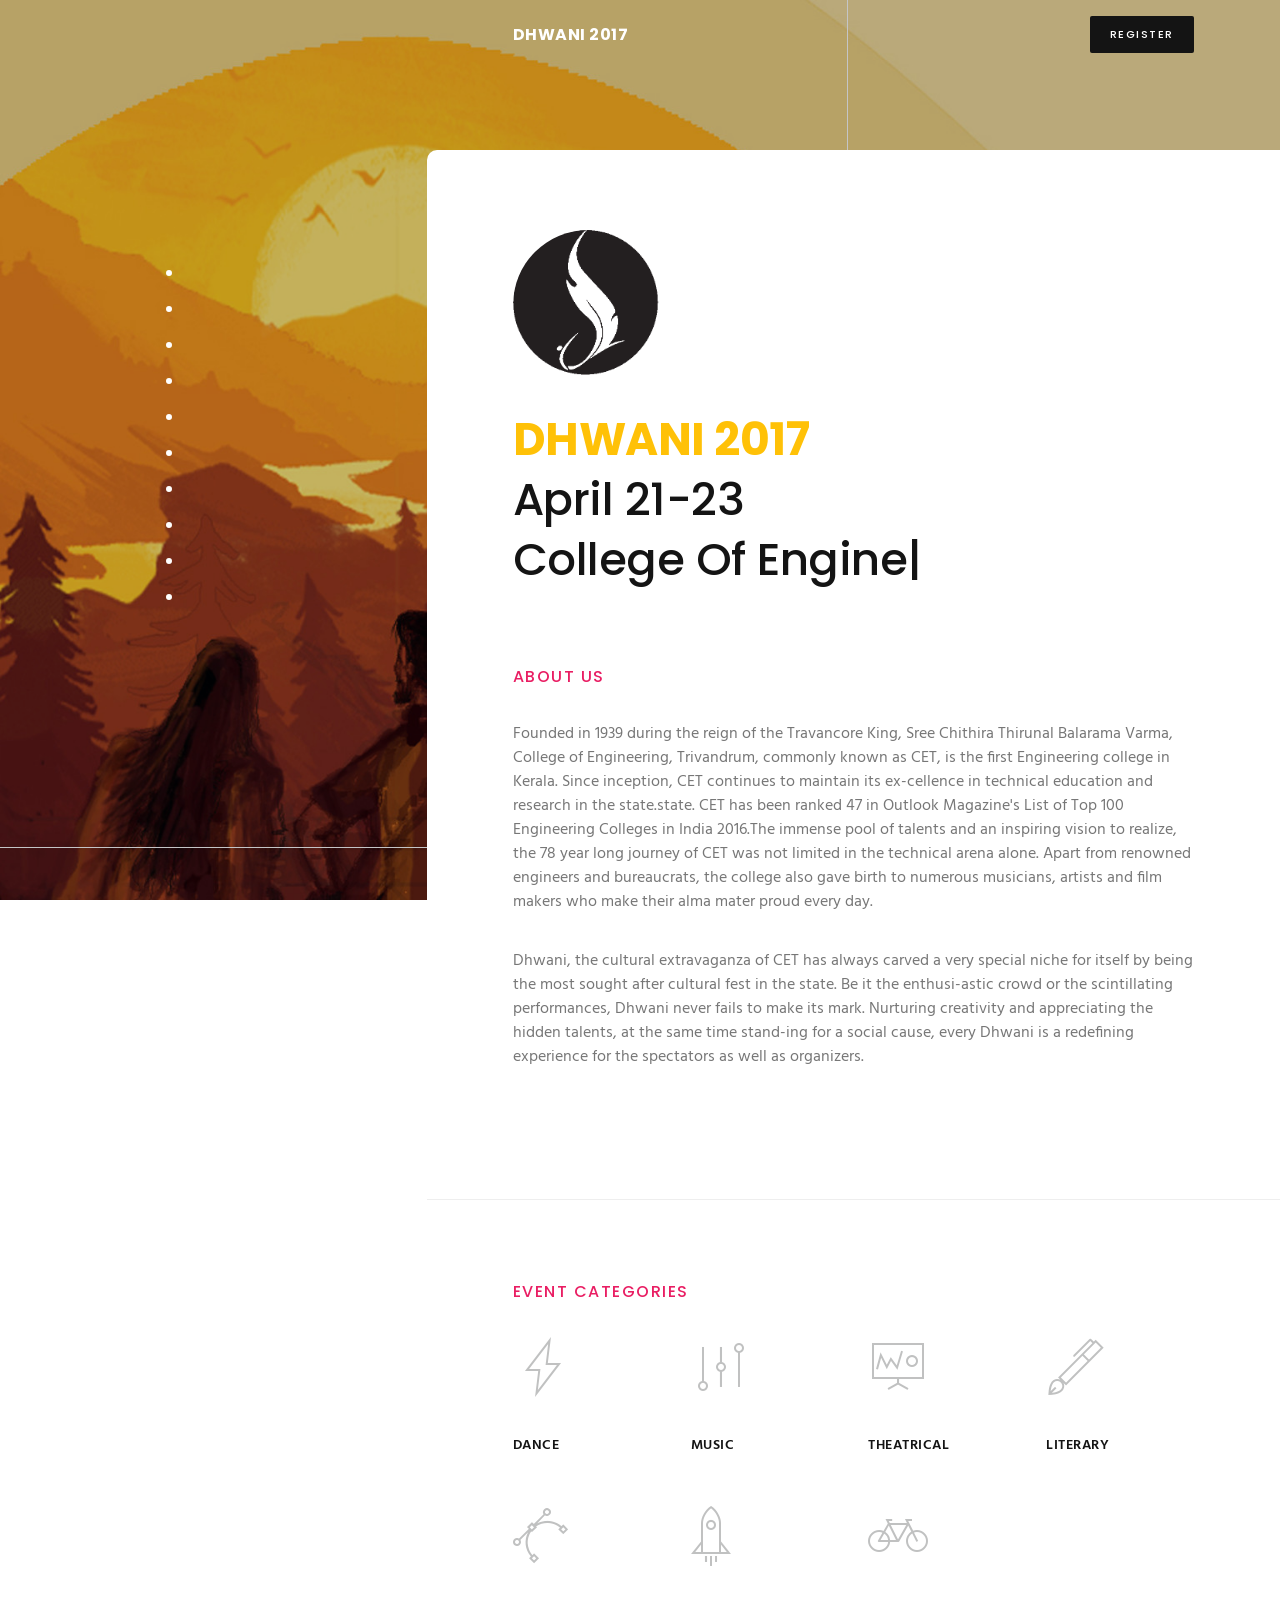
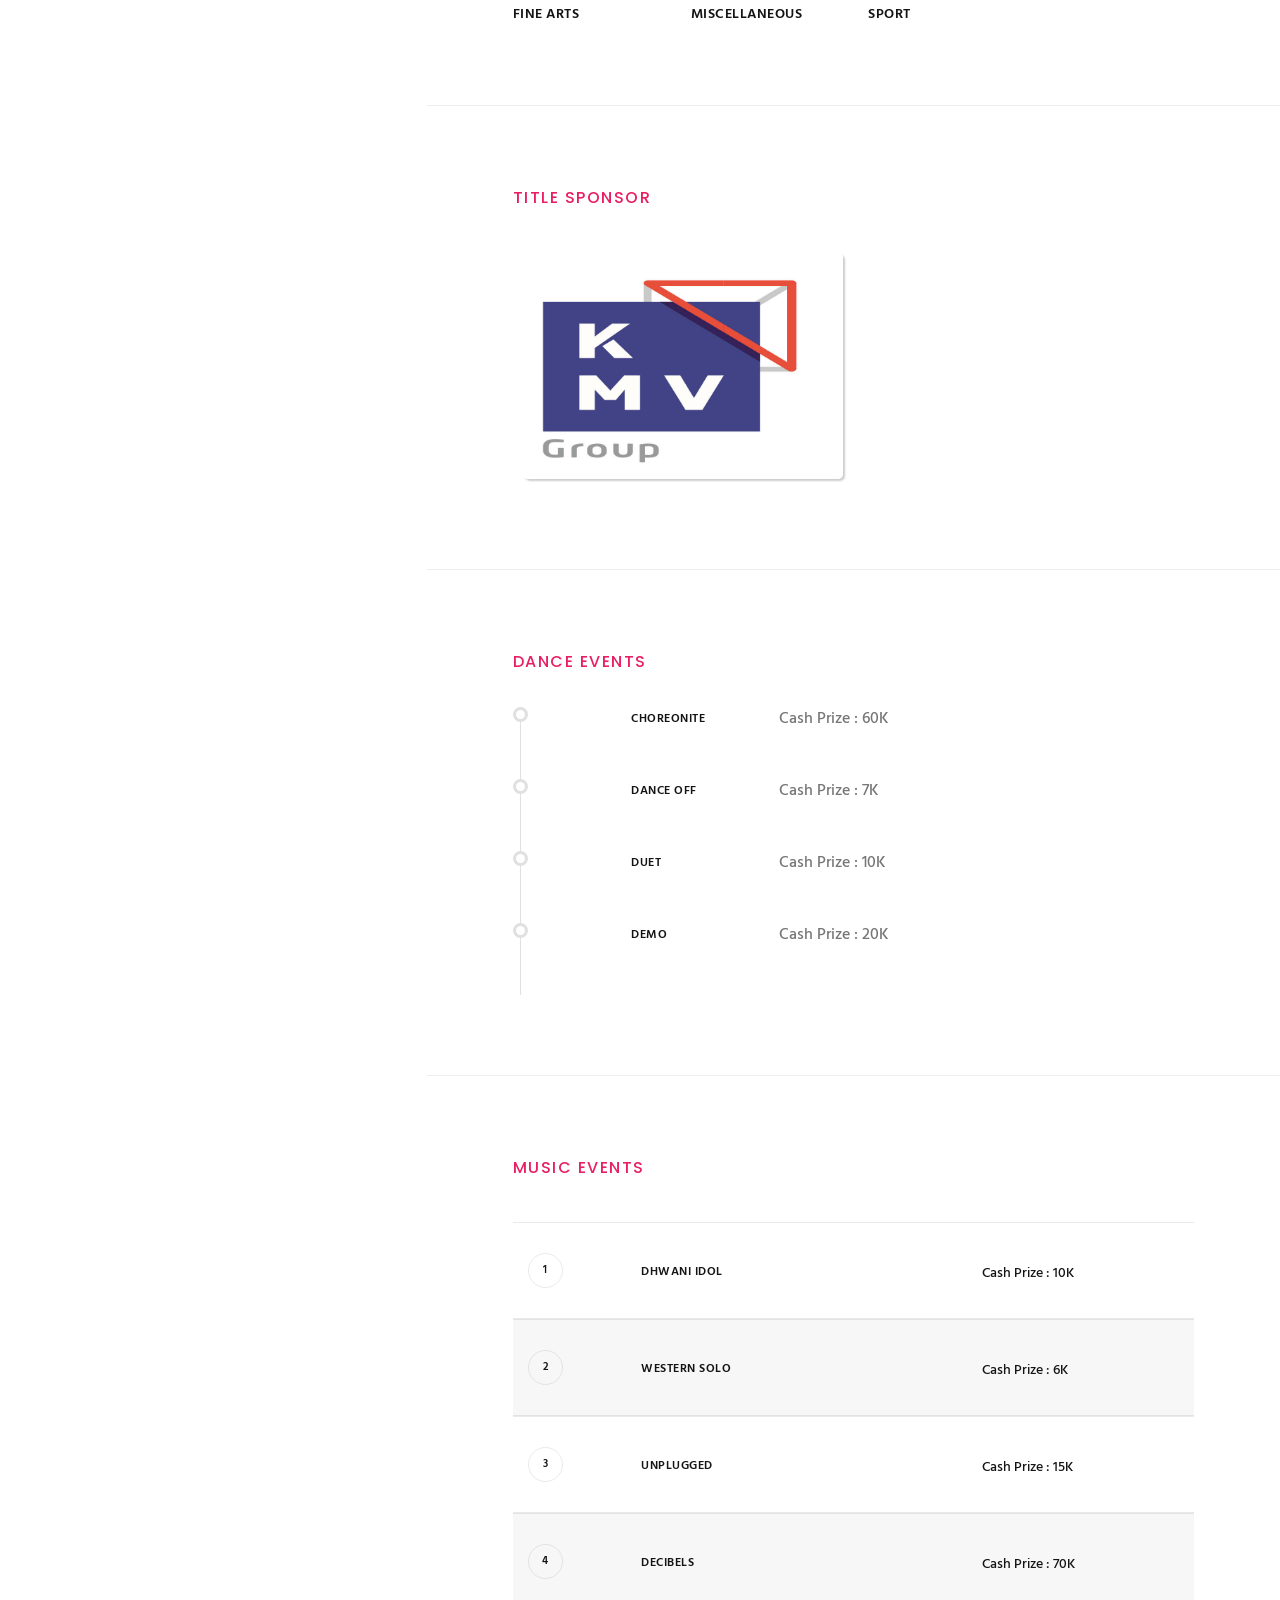
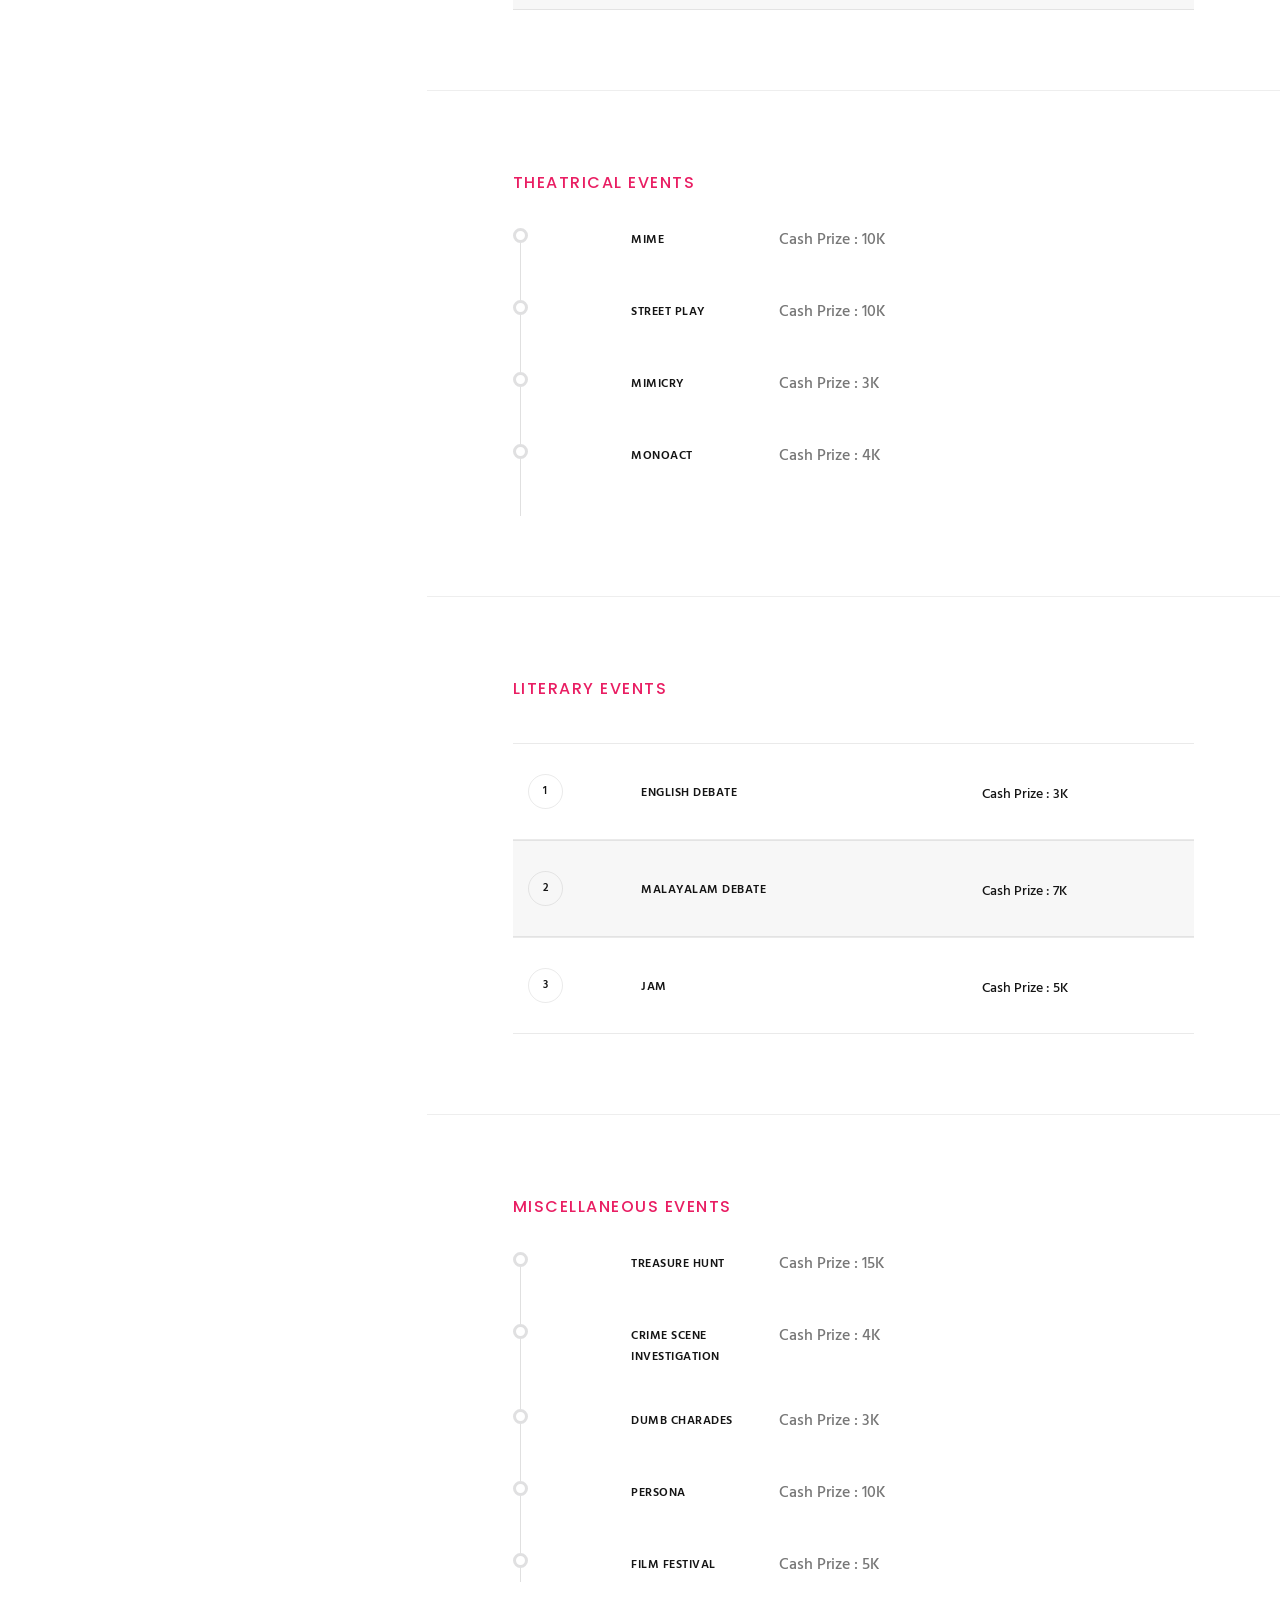
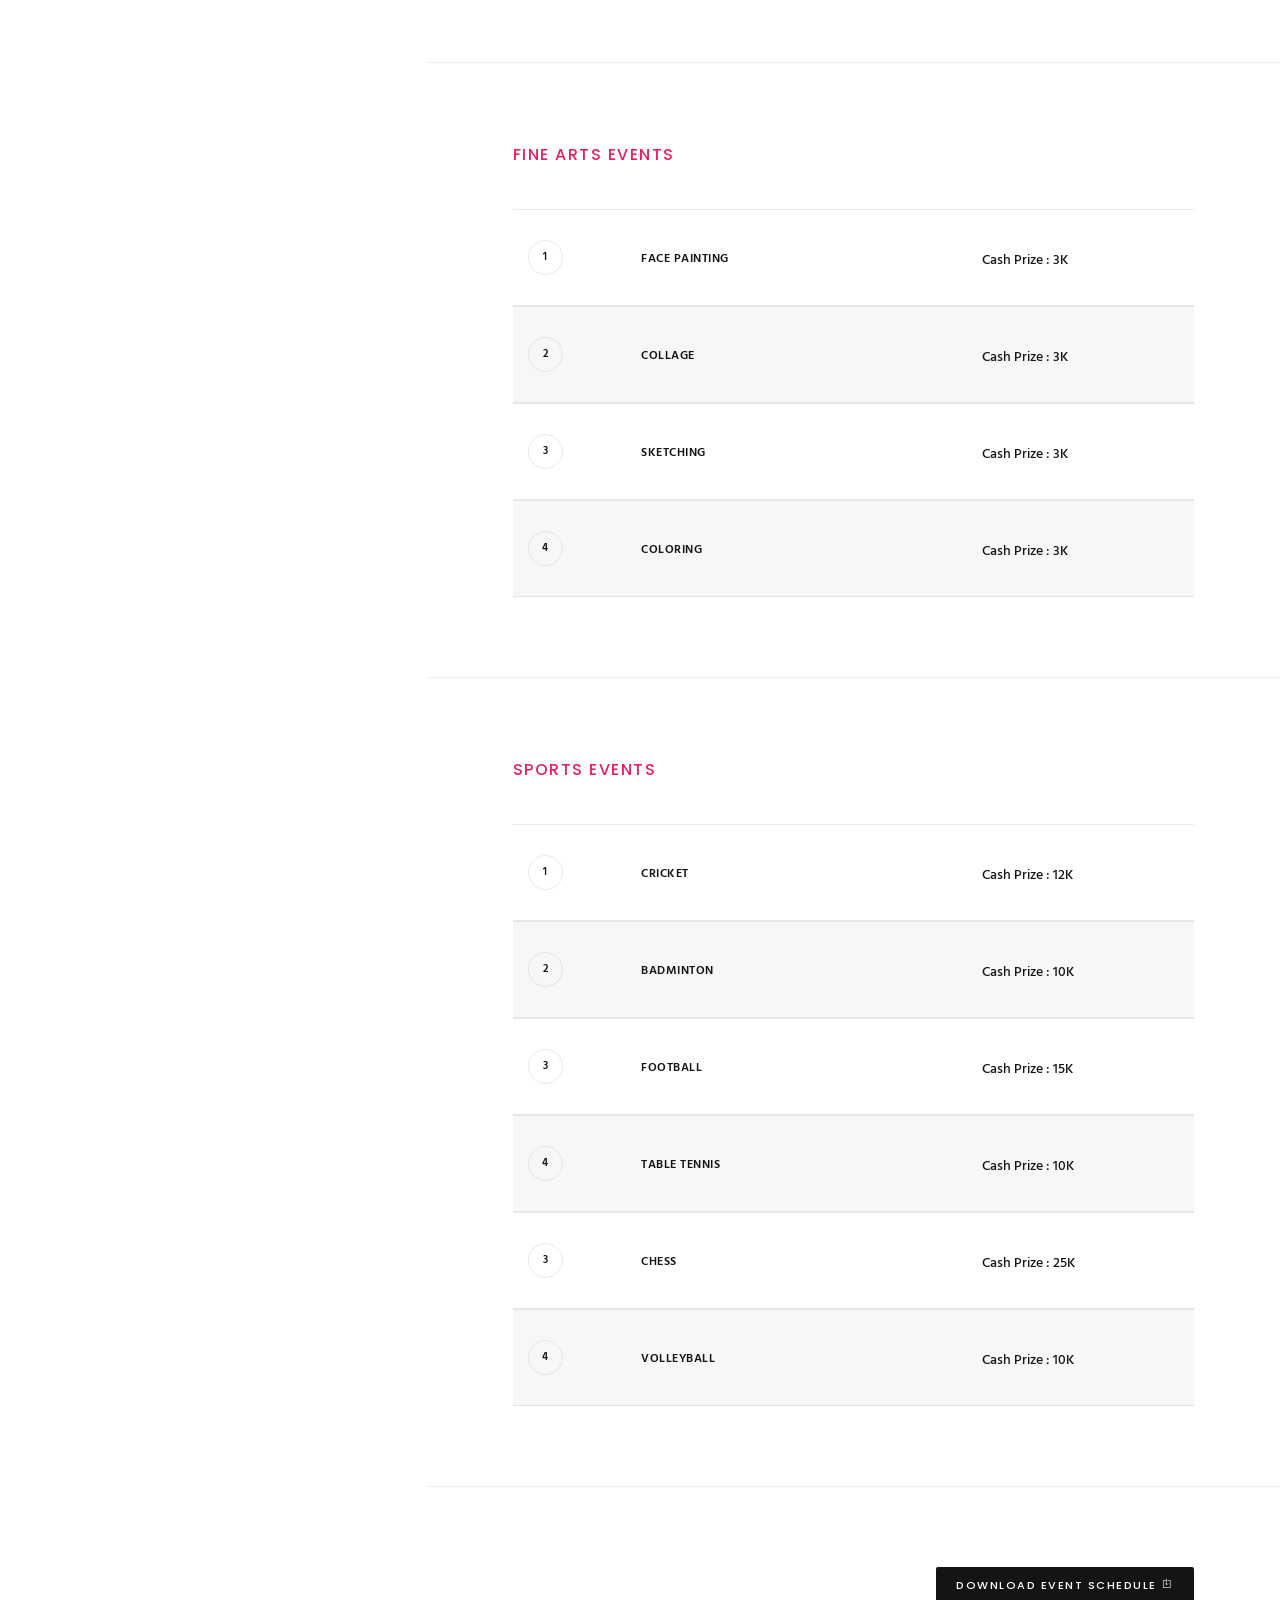
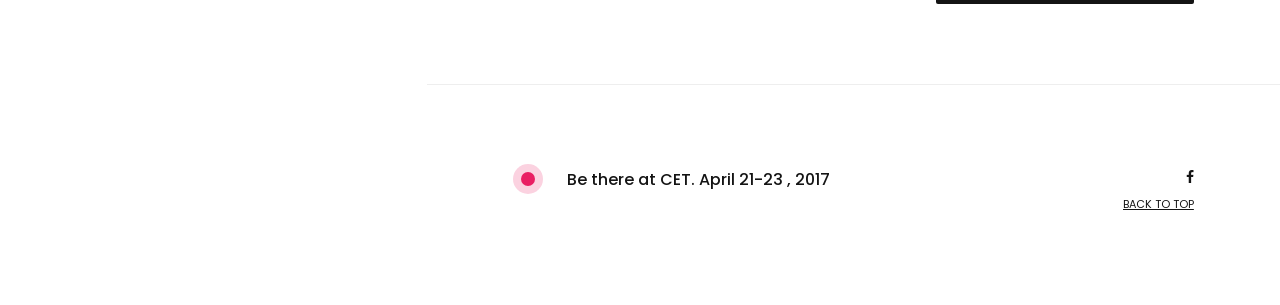
==== commit 68180d09: "Sponsor minor bug" ====
--- a/index.html
+++ b/index.html
@@ -180,7 +180,7 @@
 							<h6>TITLE SPONSOR</h6>
 							<div  class="portfolio-wrap project-gallery padding-sec-lg">
 								<ul id="portfolio" class="portf auto-construct  project-gallery" data-col="2">
-									<li  class="item"   data-src="img/mock1.jpg" data-sub-html="<h6>DESIGN LAB</h6><p>Classic view from Rigwood Jetty on Coniston Water an old archive shot similar to an old post but a little later on.</p>" >
+									<li  class="item"   data-src="img/mock1.jpg" data-sub-html="<h6>KMV GROUP</h6>" >
 										<a href="">
 										<img class="img-responsive" src="img/mock1.jpg"  alt="Image description" />
 										<span class="hover-cap">KMV GROUP</span>
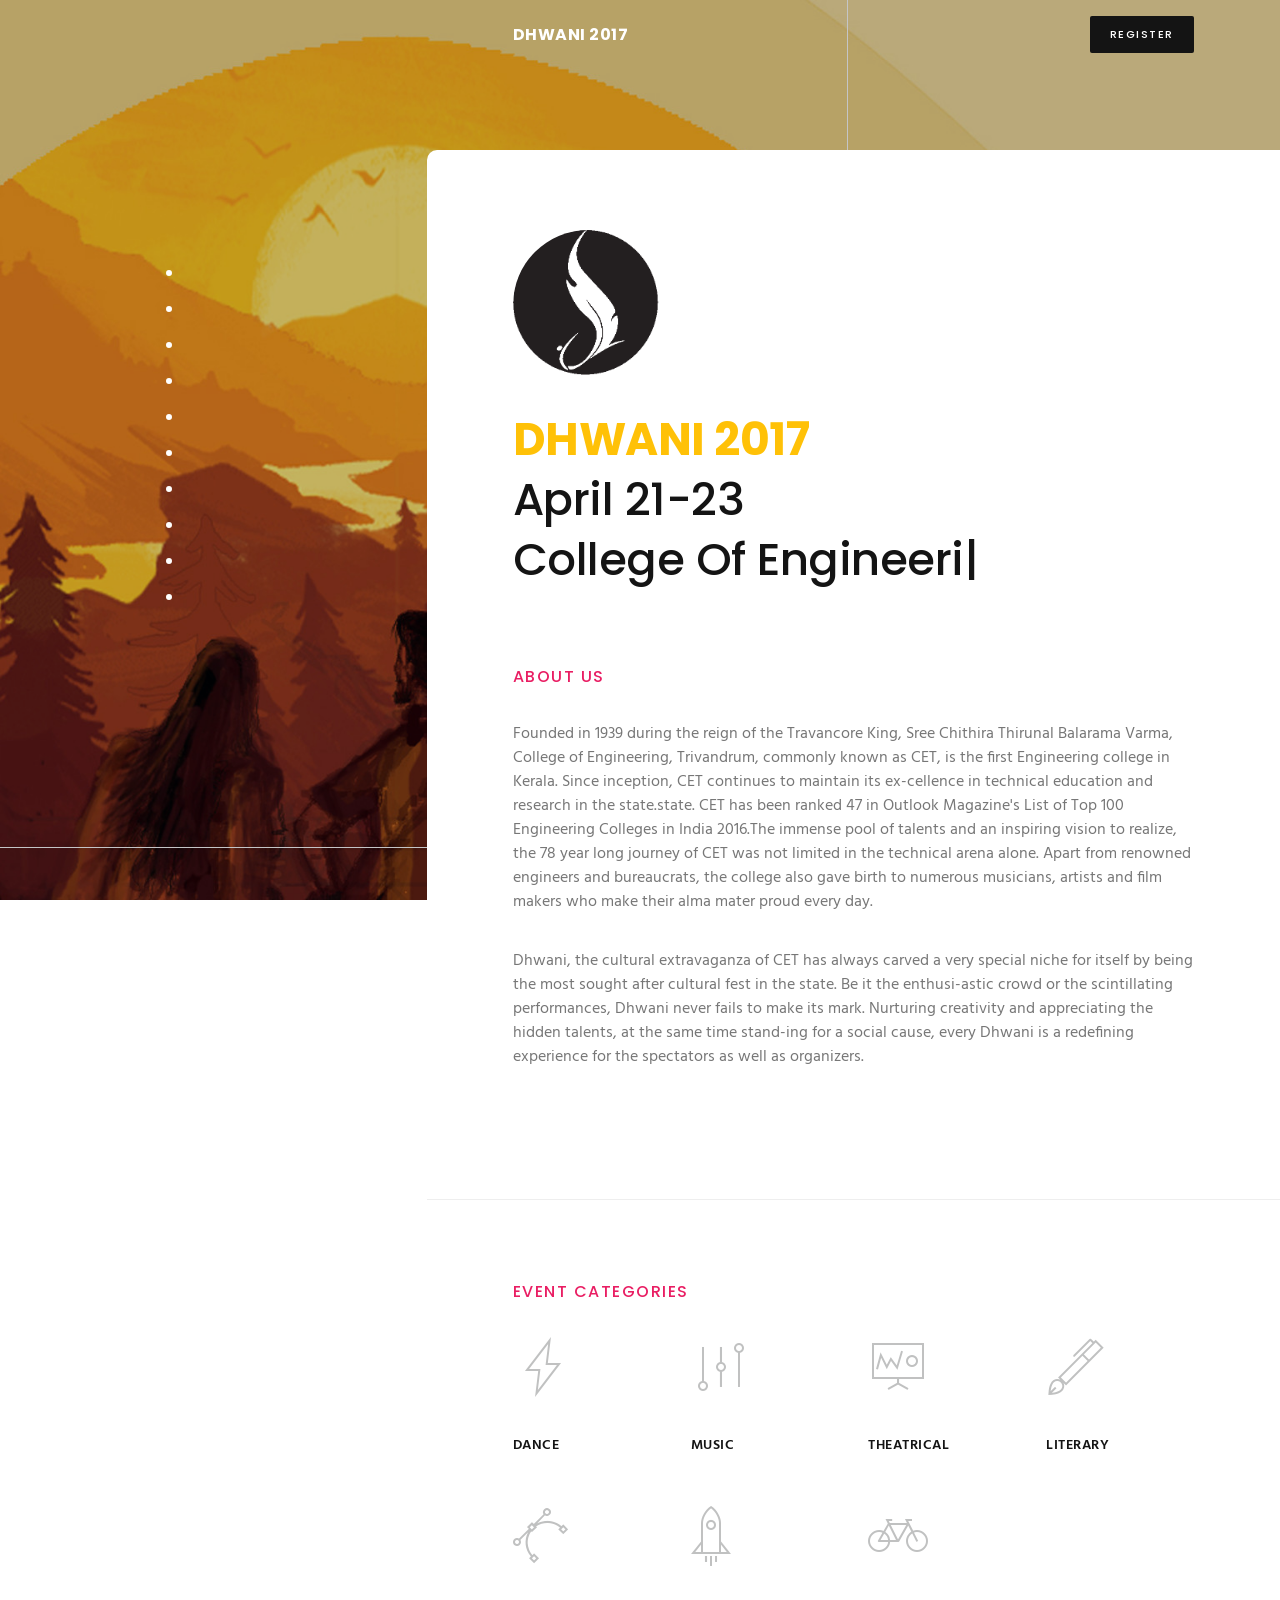
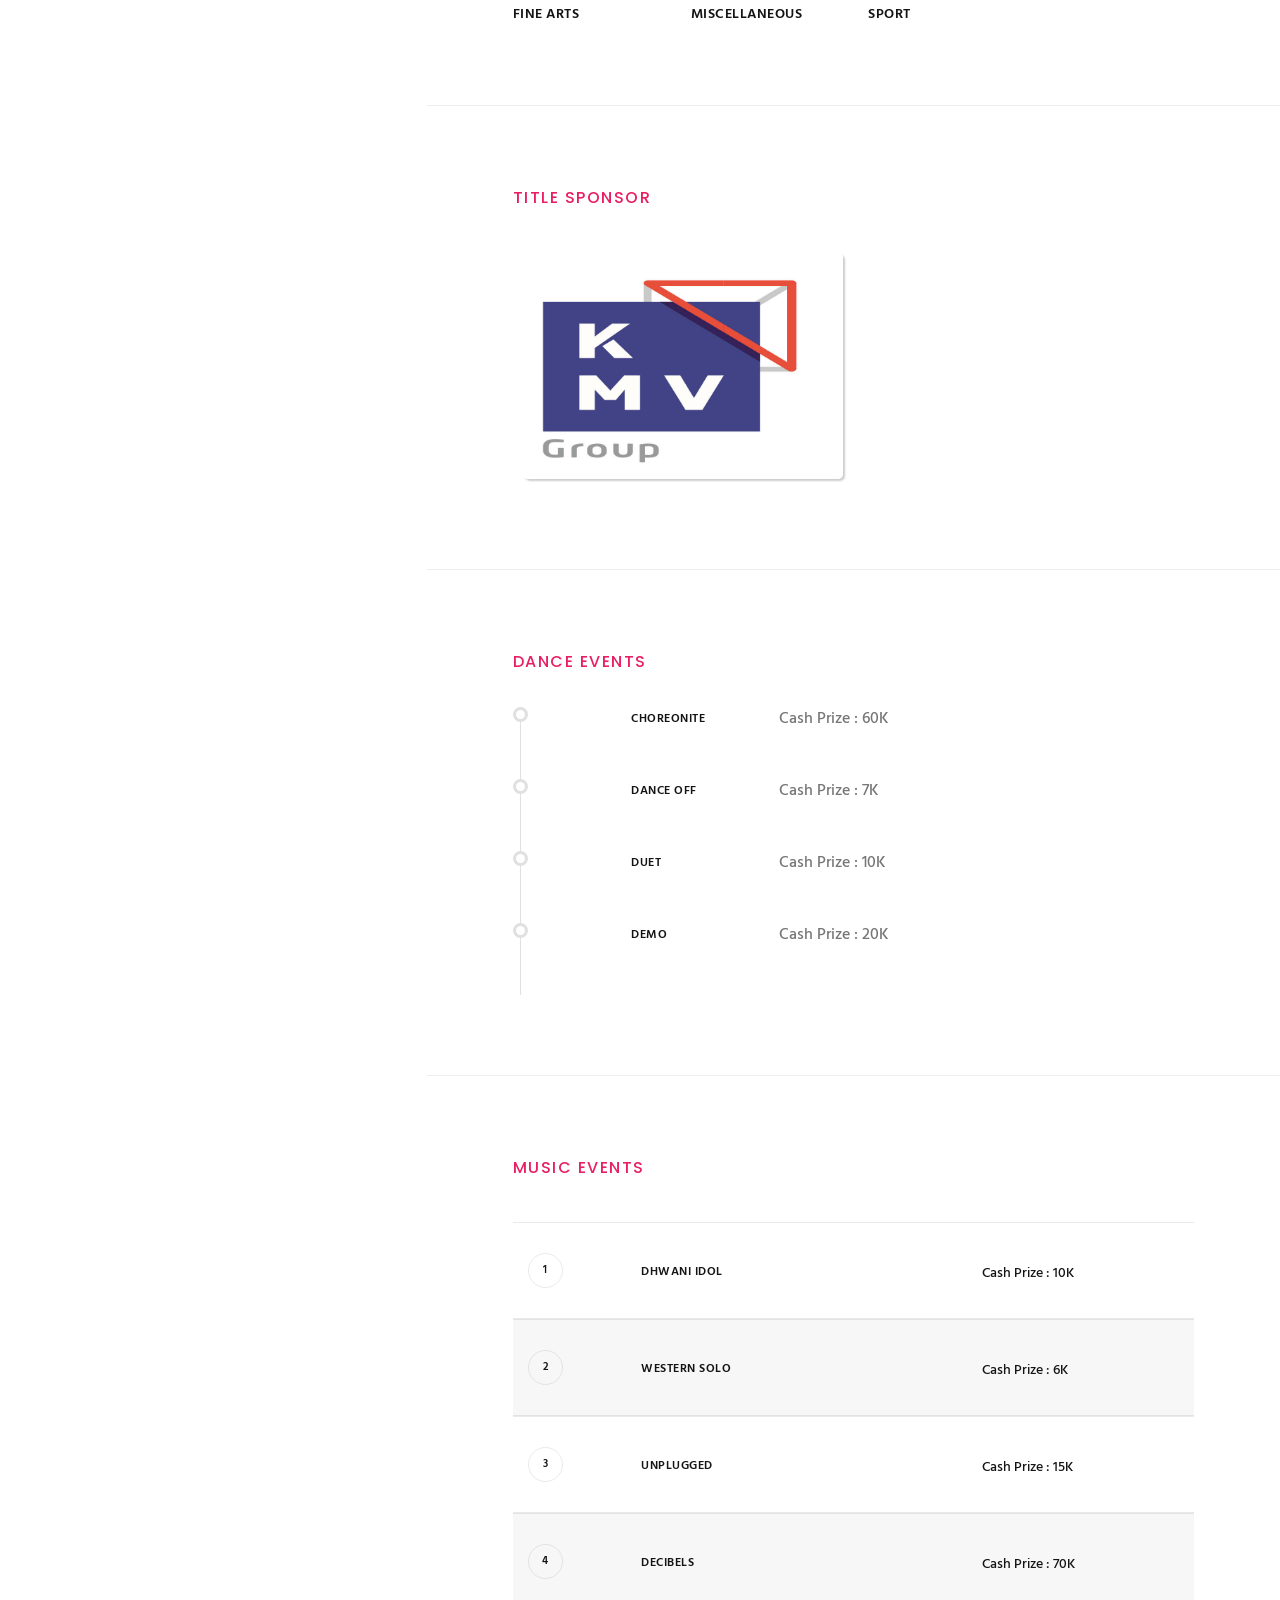
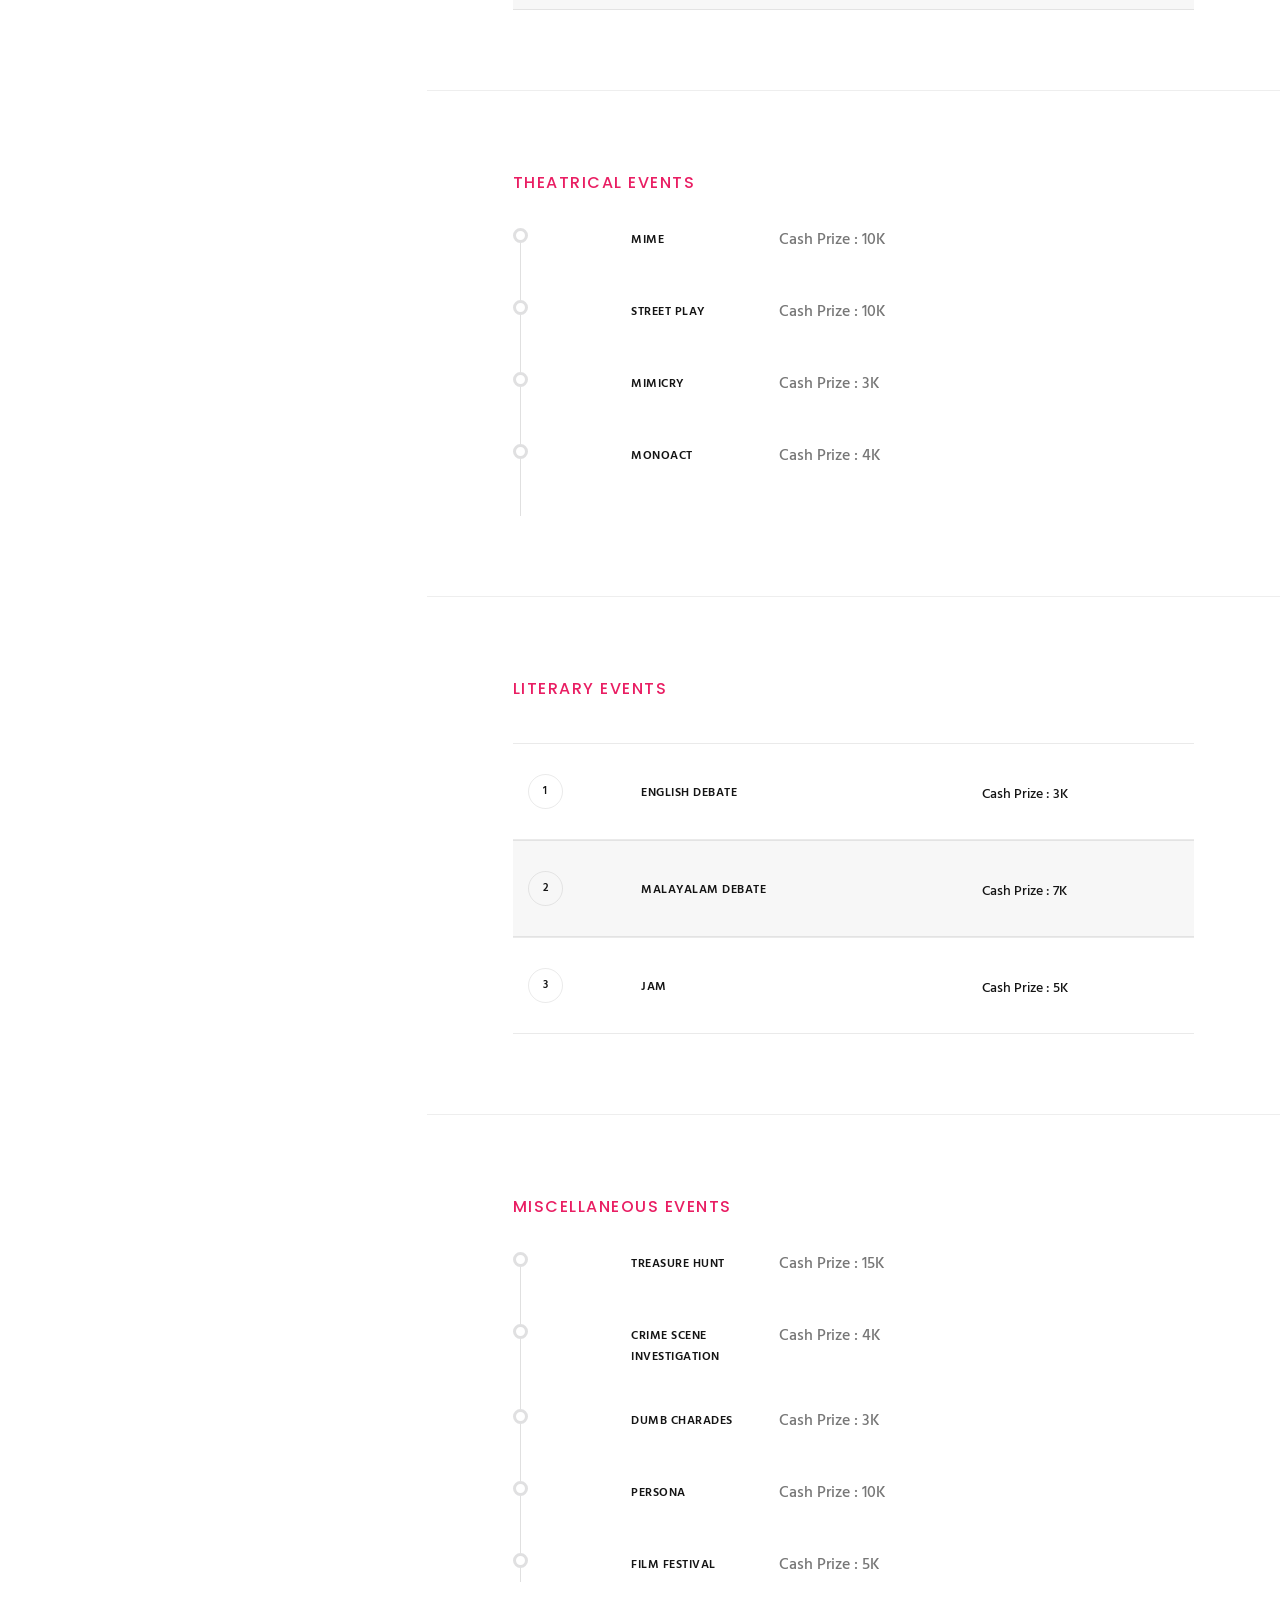
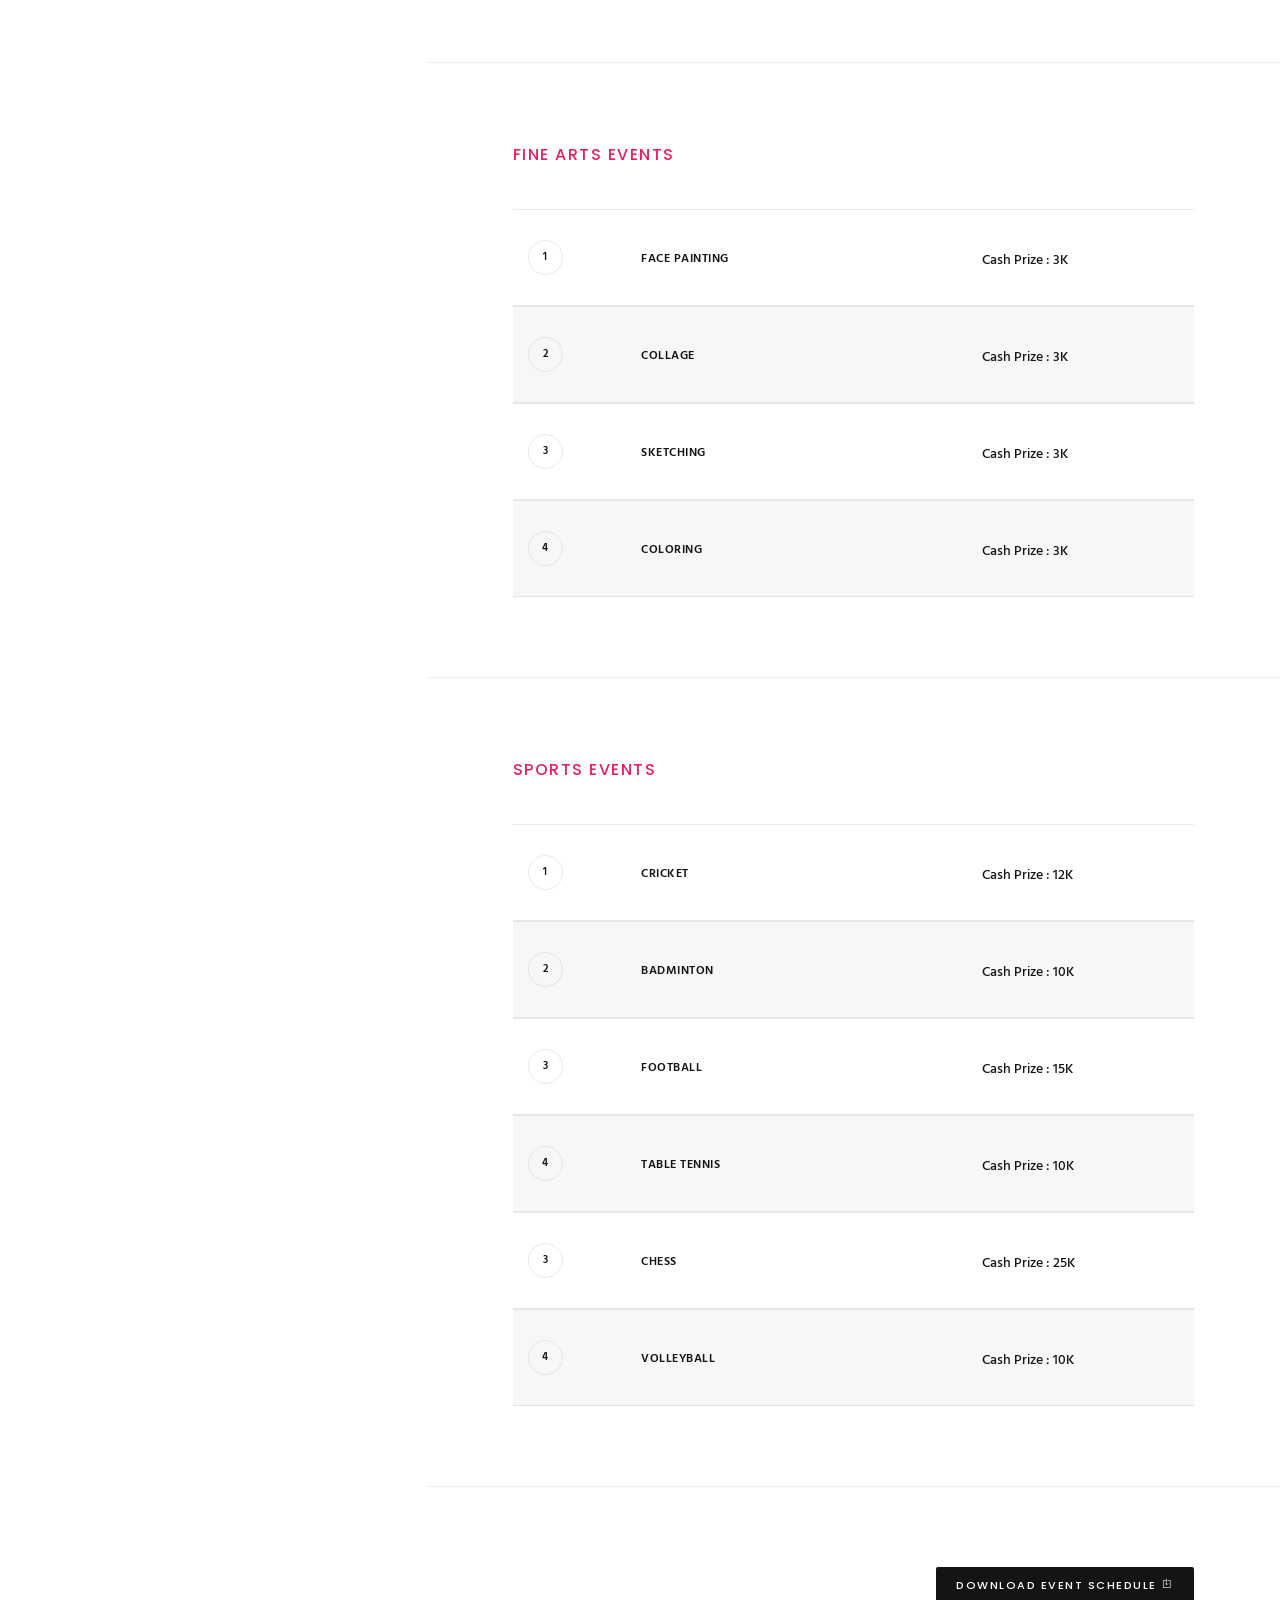
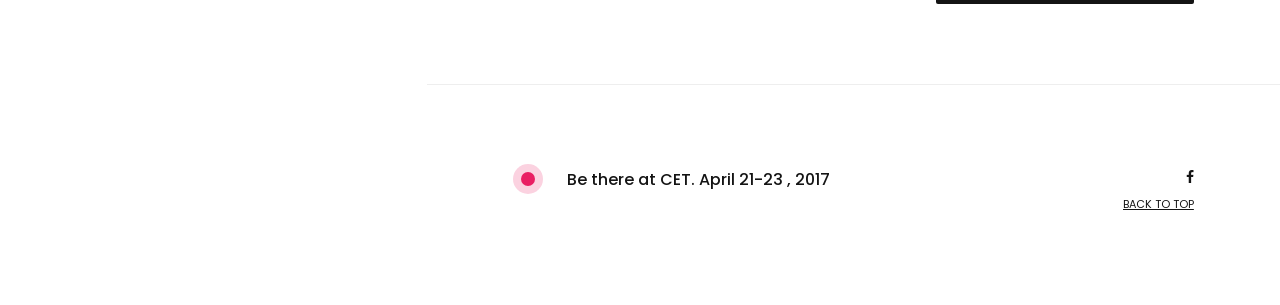
==== commit 1c4471fe: "Admin" ====
--- a/index.html
+++ b/index.html
@@ -88,7 +88,7 @@
 						<div class="clearfix"></div>
 					</header>
 					<!--/Header-->
-					
+
 					<!--Main Content-->
 					<div id="main_content" class="content-block margin-top-150 margin-top-sm-70 margin-top-xs-50">
 					
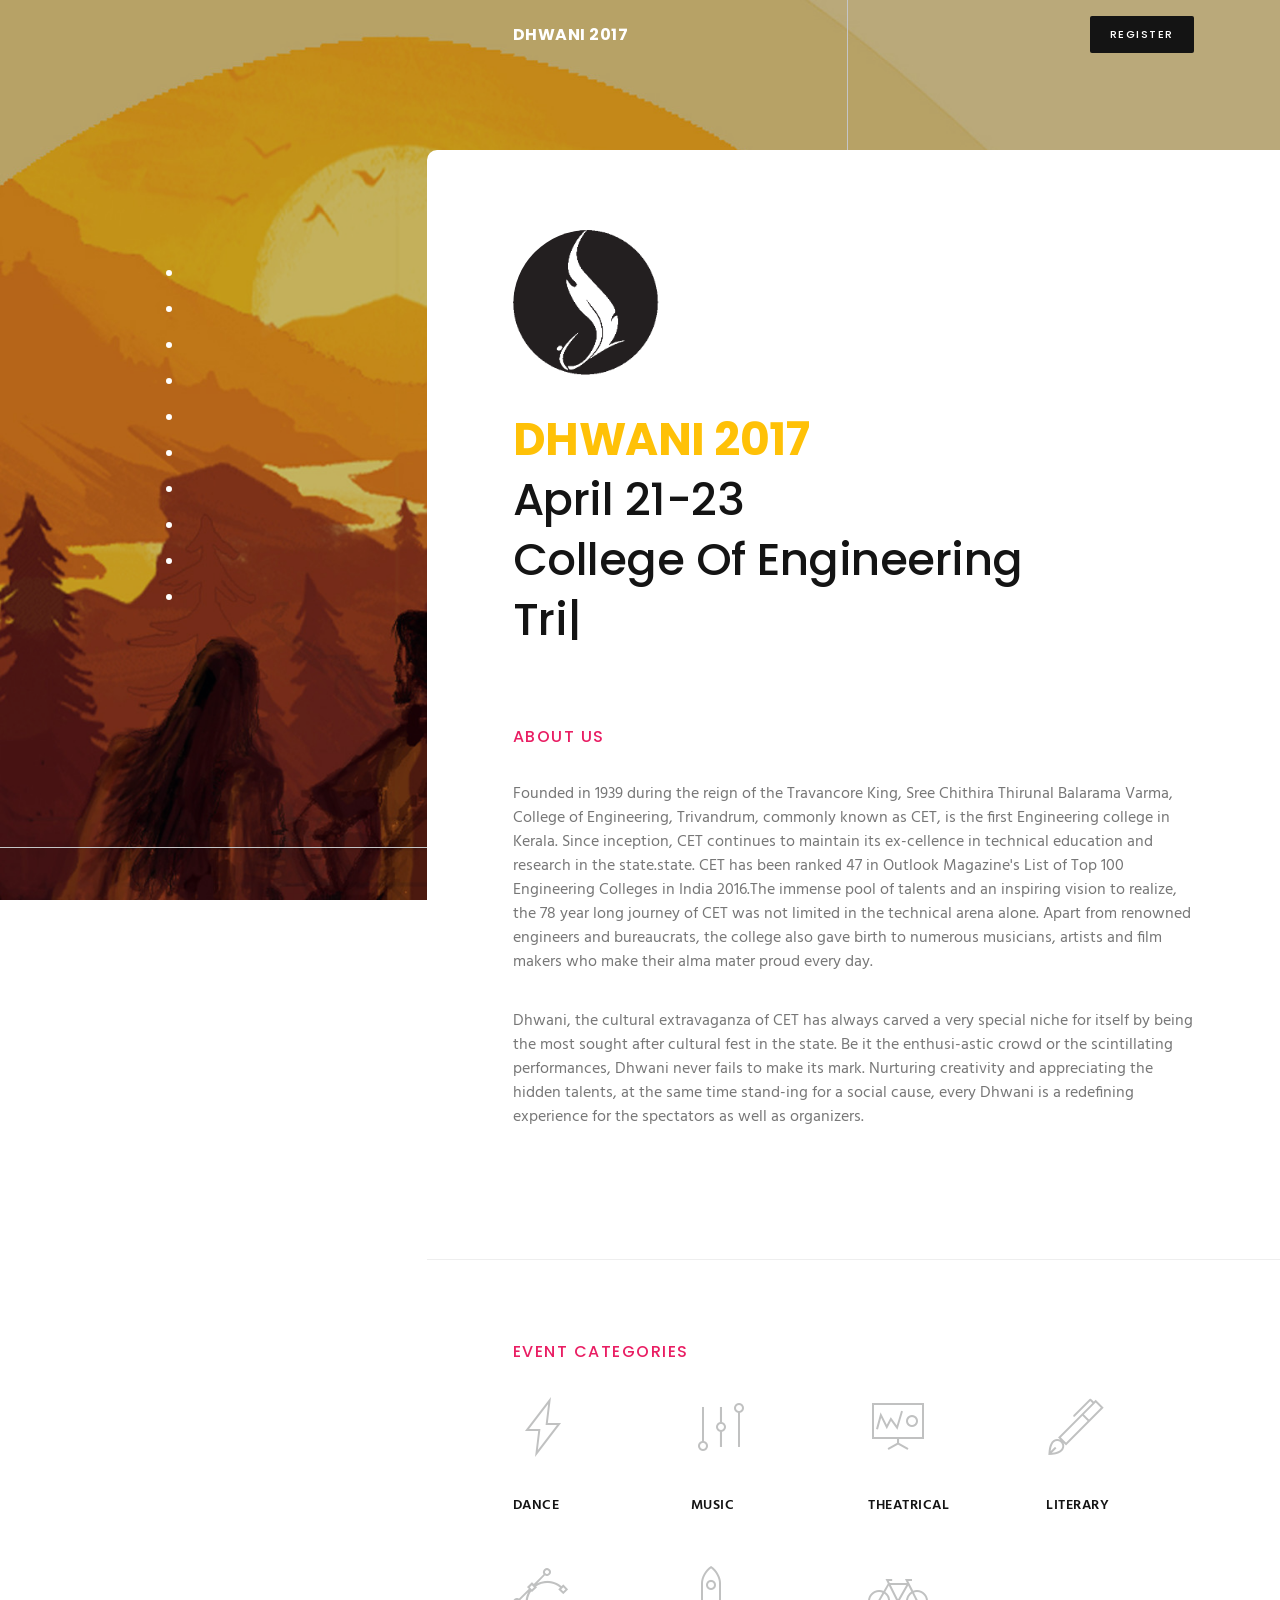
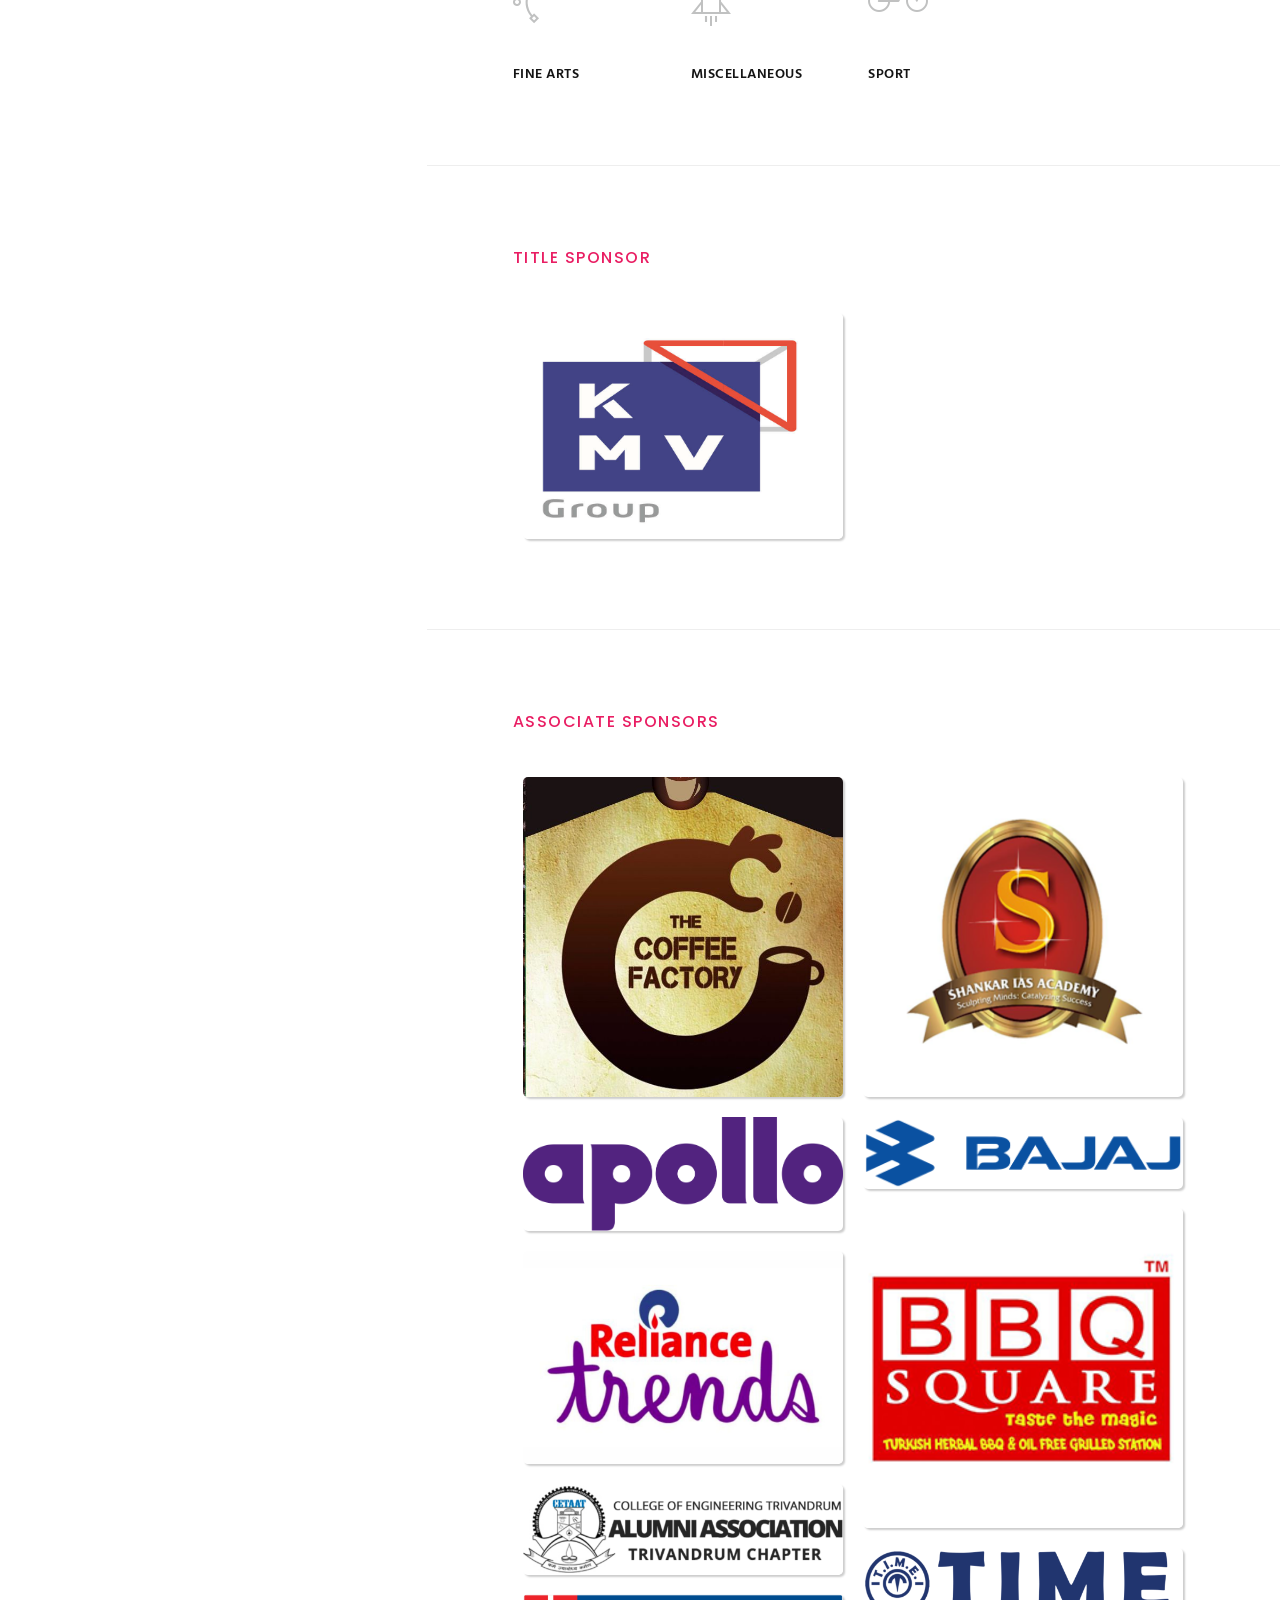
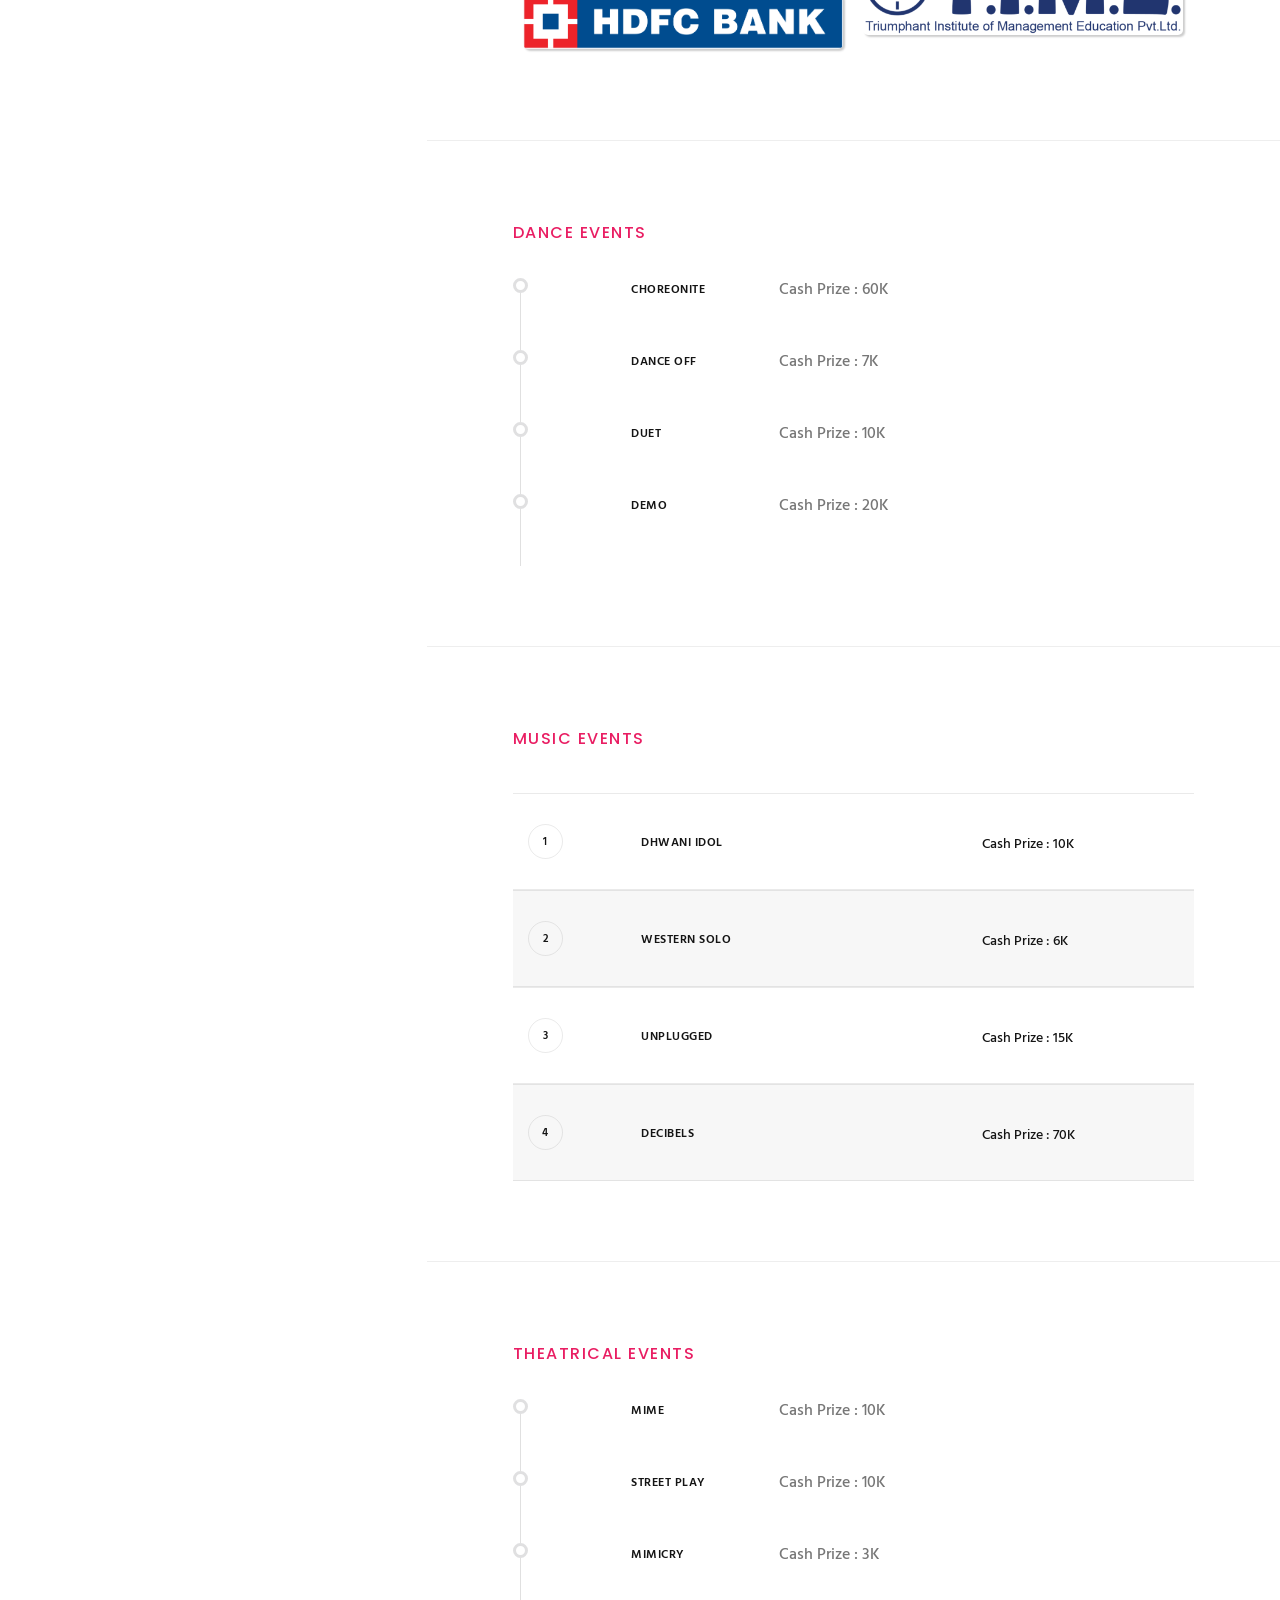
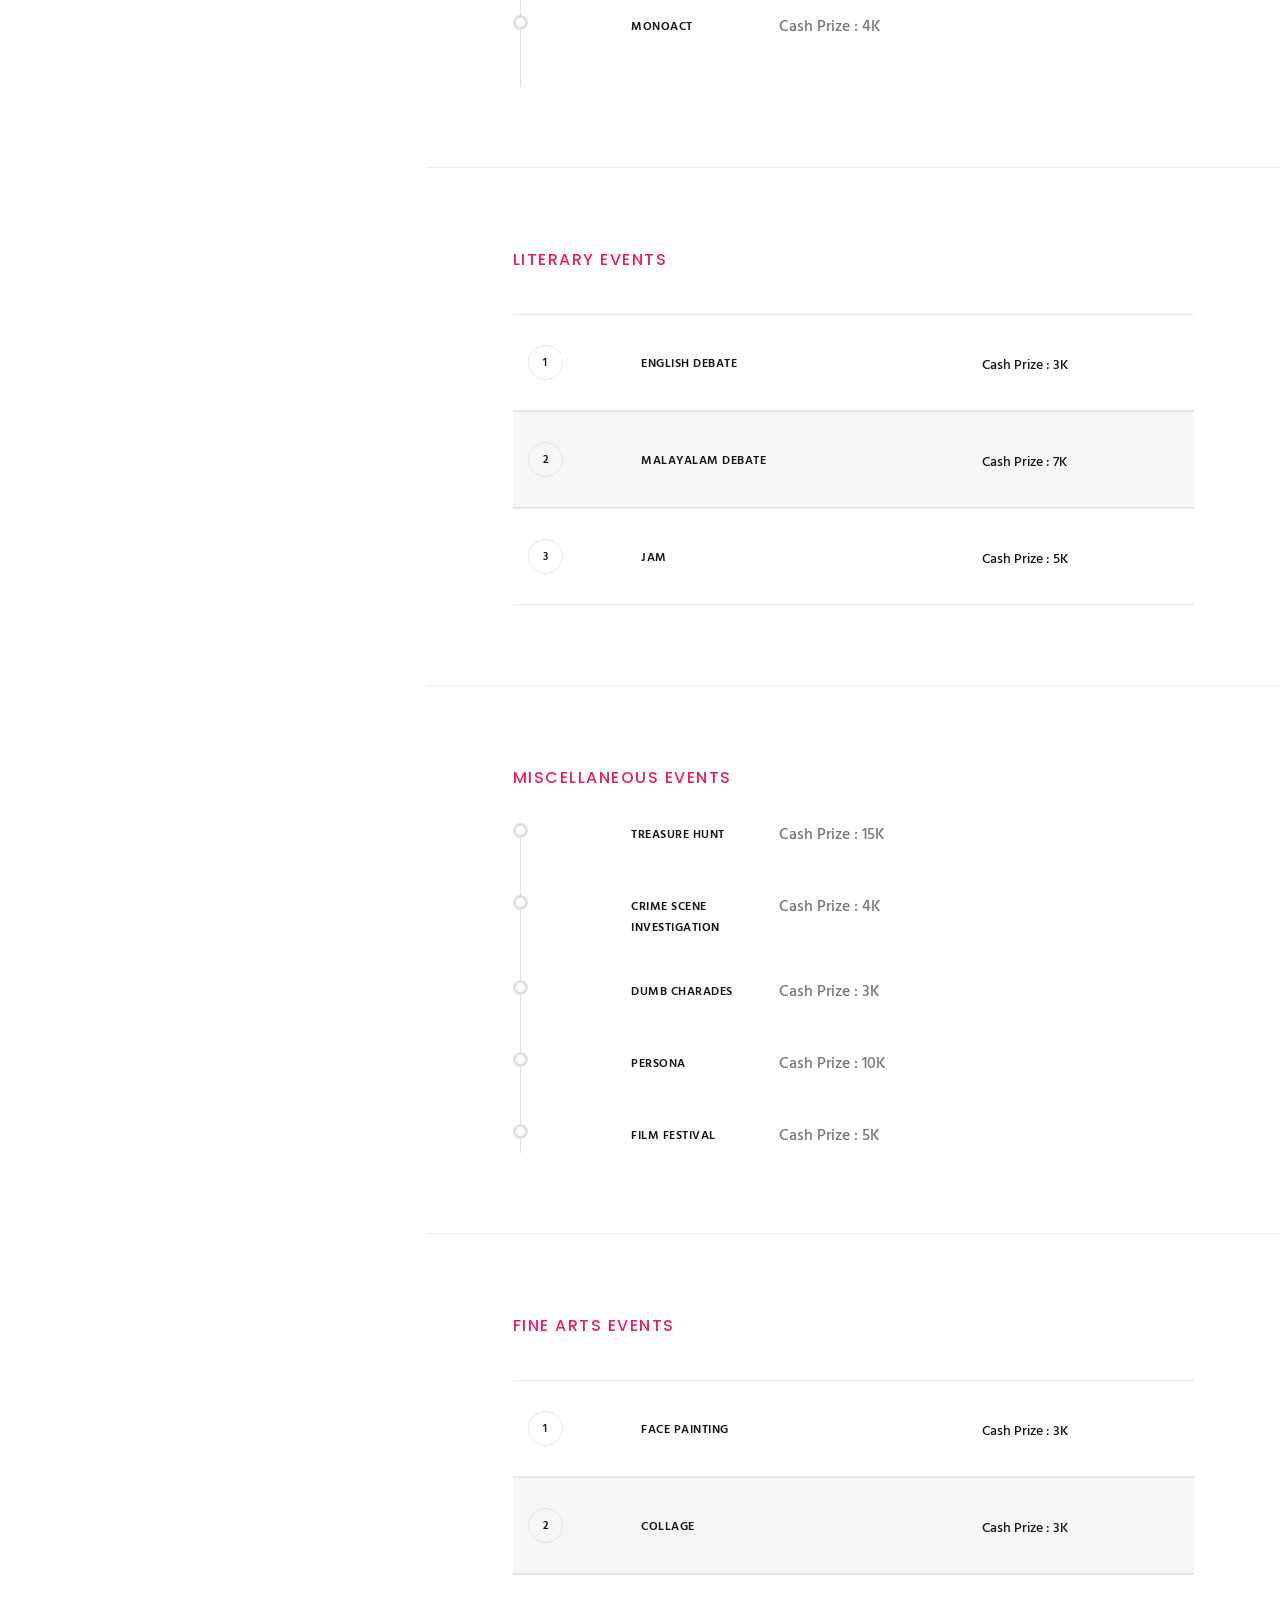
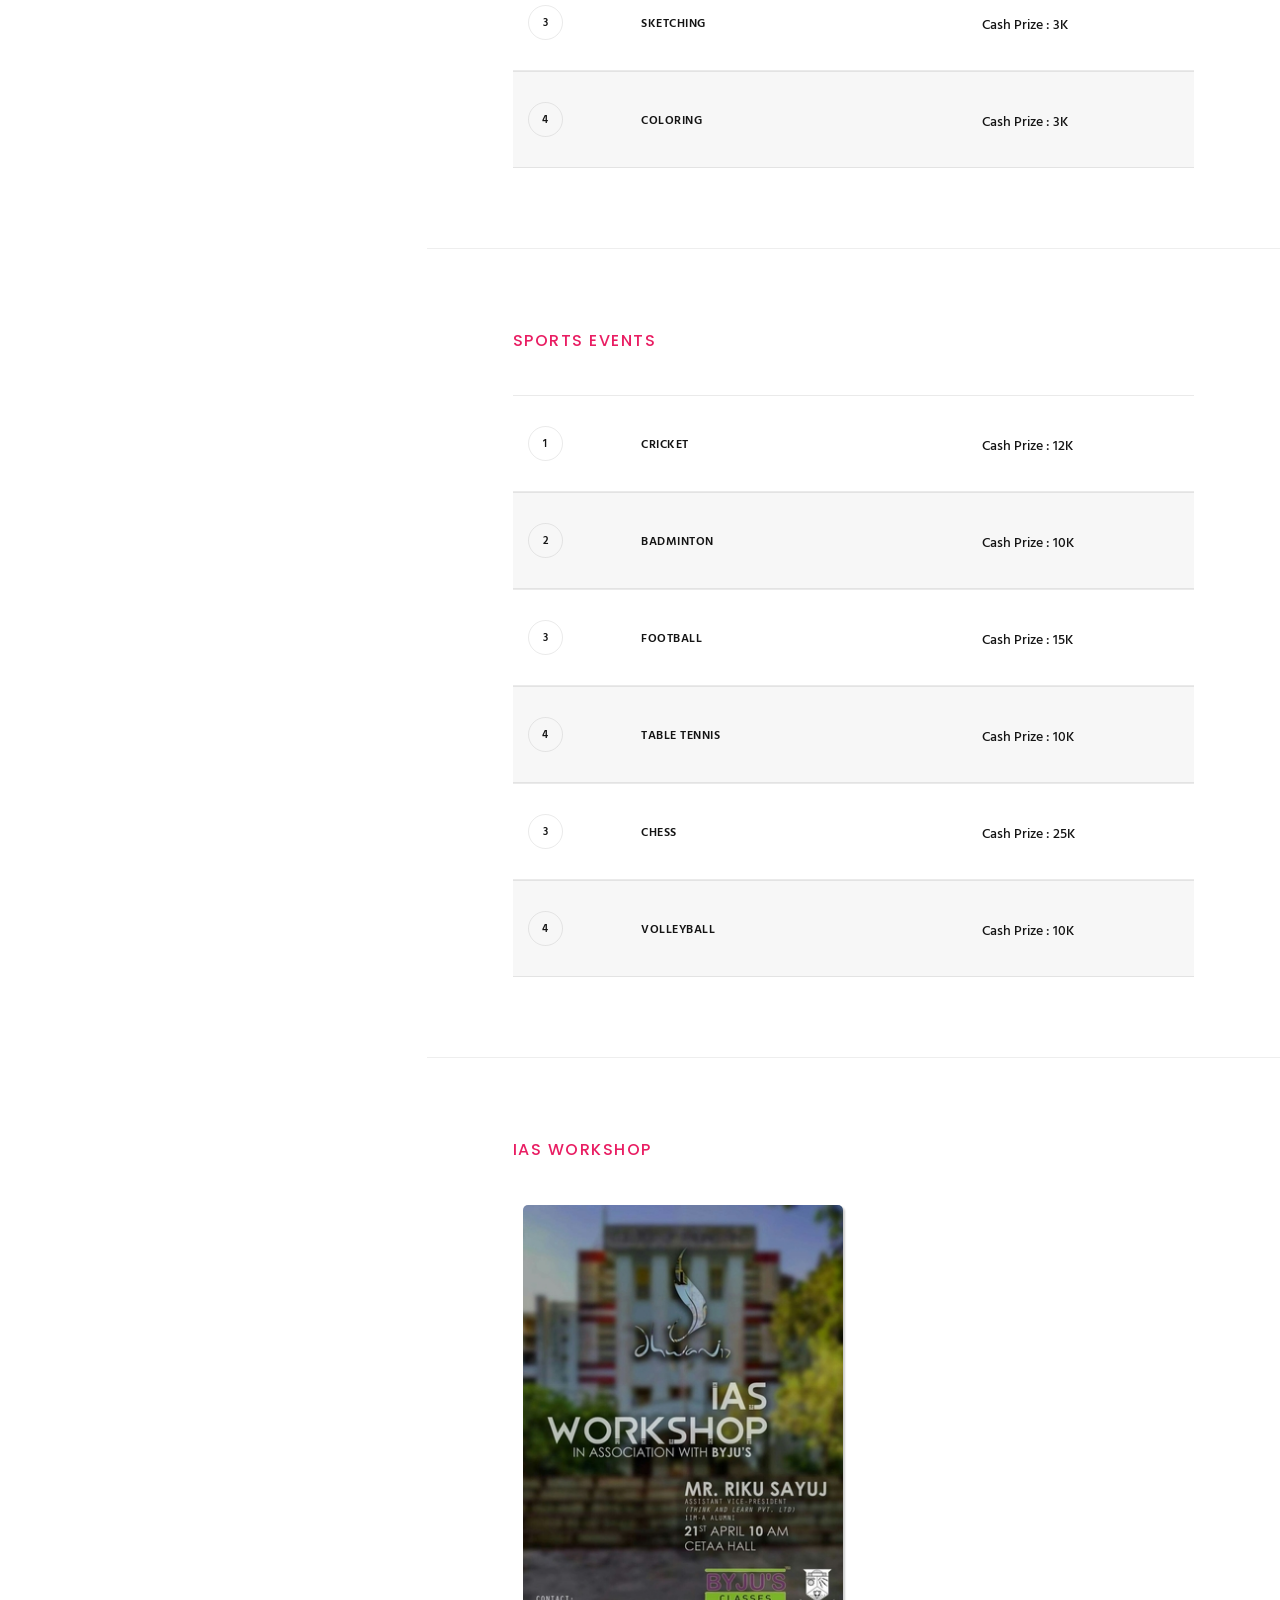
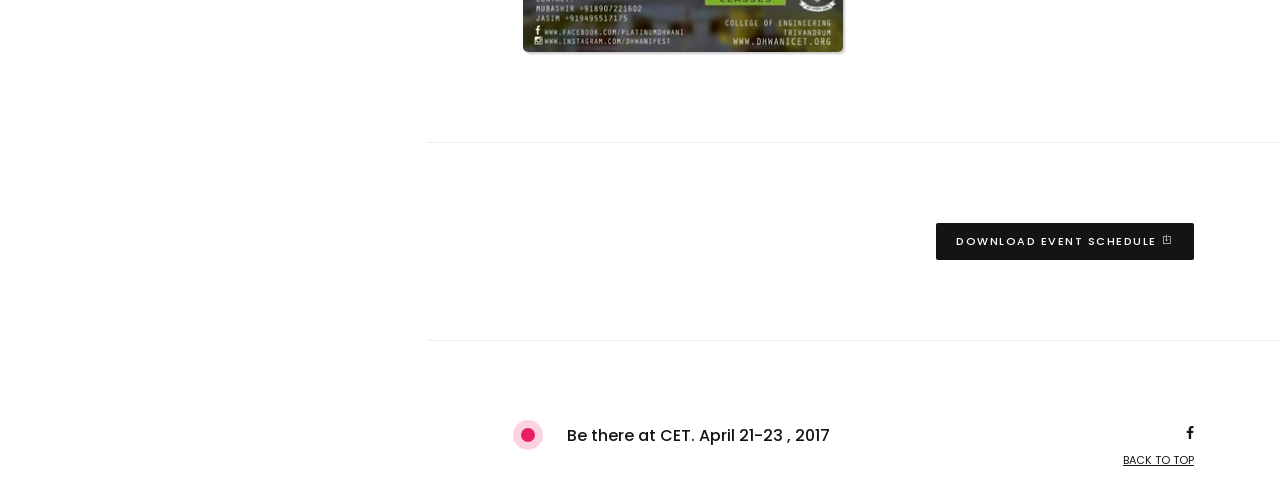
==== commit dd39e9e4: "Sponsors and IAS" ====
--- a/index.html
+++ b/index.html
@@ -199,7 +199,70 @@
 						</section>
 						<hr class="separater-hr"/>
 						<!-- Sponsor Section End -->
-
+						<!-- Associate Sponsor Start -->
+						<section id="AssociateSponsors"  class="col-lg-10 col-md-11 col-sm-11 center-div work-wrap  sec-pad">
+							<h6>Associate SPONSORS</h6>
+							<div  class="portfolio-wrap project-gallery padding-sec-lg">
+								<ul id="portfolio" class="portf auto-construct  project-gallery" data-col="2">
+									<li  class="item"   data-src="img/coffeeFactory.jpg" data-sub-html="<h6>THE COFFEE FACTORY</h6>" >
+										<a href="">
+										<img class="img-responsive" src="img/coffeeFactory.jpg"  alt="Image description" />
+										<span class="hover-cap">THE COFFEE FACTORY</span>
+										</a>
+									</li>
+									<li  class="item"   data-src="img/shankrias.png" data-sub-html="<h6>SHANKAR IAS ACADEMY</h6>" >
+										<a href="">
+										<img class="img-responsive" src="img/shankarias.png"  alt="Image description" />
+										<span class="hover-cap">SHANKAR IAS ACADEMY</span>
+										</a>
+									</li>
+									<li  class="item"   data-src="img/apollo.png" data-sub-html="<h6>APOLLO</h6>" >
+										<a href="">
+										<img class="img-responsive" src="img/apollo.png"  alt="Image description" />
+										<span class="hover-cap">APOLLO</span>
+										</a>
+									</li>
+									<li  class="item"   data-src="img/bajaj.png" data-sub-html="<h6>BAJA</h6>" >
+										<a href="">
+										<img class="img-responsive" src="img/bajaj.png"  alt="Image description" />
+										<span class="hover-cap">BAJAJ</span>
+										</a>
+									</li>
+									<li  class="item"   data-src="img/bbq.png" data-sub-html="<h6>BBQ SQUARE</h6>" >
+										<a href="">
+										<img class="img-responsive" src="img/bbq.png"  alt="Image description" />
+										<span class="hover-cap">BBQ SQUARE</span>
+										</a>
+									</li>
+									<li  class="item"   data-src="img/reliance.jpg" data-sub-html="<h6>RELIANCE TRENDS</h6>" >
+										<a href="">
+										<img class="img-responsive" src="img/reliance.jpg"  alt="Image description" />
+										<span class="hover-cap">RELIANCE TRENDS</span>
+										</a>
+									</li>
+									<li  class="item"   data-src="img/alumno.png" data-sub-html="<h6>CET ALUMNI ASSOCATION</h6>" >
+										<a href="">
+										<img class="img-responsive" src="img/alumno.png"  alt="Image description" />
+										<span class="hover-cap">CET ALUMNI ASSOCATION</span>
+										</a>
+									</li>
+									<li  class="item"   data-src="img/time.png" data-sub-html="<h6>TIME</h6>" >
+										<a href="">
+										<img class="img-responsive" src="img/time.png"  alt="Image description" />
+										<span class="hover-cap">TIME</span>
+										</a>
+									</li>
+									<li  class="item"   data-src="img/hdfc.png" data-sub-html="<h6>HDFC</h6>" >
+										<a href="">
+										<img class="img-responsive" src="img/hdfc.png"  alt="Image description" />
+										<span class="hover-cap">HDFC</span>
+										</a>
+									</li>
+								</ul>
+								<!-- Hidden video div -->
+							</div>
+						</section>
+						<hr class="separater-hr"/>
 						<!--Dance Section Start-->
 						<section id="dance"  class="col-lg-10 col-md-11 col-sm-11 center-div experience-wrap  sec-pad">
 							<h6>DANCE EVENTS</h6>
@@ -657,7 +720,28 @@
 						</section>	
 						<hr class="separater-hr"/>
 						<!-- sports Section End -->
-
+						<section id="ias"  class="col-lg-10 col-md-11 col-sm-11 center-div work-wrap  sec-pad">
+							<h6>IAS WORKSHOP</h6>
+							<div  class="portfolio-wrap project-gallery padding-sec-lg">
+								<ul id="portfolio" class="portf auto-construct  project-gallery" data-col="2">
+									<li  class="item"   data-src="img/ias.jpg" data-sub-html="<h6>IAS WORKSHOP</h6>" >
+										<a href="">
+										<img class="img-responsive" src="img/ias.jpg"  alt="Image description" />
+										<span class="hover-cap">IAS WORKSHOP</span>
+										</a>
+									</li>
+								</ul>
+								<!-- Hidden video div -->
+								<div style="display:none;" id="video1">
+									<video class="lg-video-object lg-html5 video-js vjs-default-skin" controls preload="none">
+										<source src="videos/video1.mp4" type="video/webm">
+										<source src="videos/video1.webm" type="video/webm">
+										Your browser does not support HTML5 video.
+									</video>
+								</div>
+							</div>
+						</section>
+						<hr class="separater-hr"/>
 						<section  class="col-lg-10 col-md-11 col-sm-11 center-div experience-wrap  sec-pad">
 							<div class="float-right social-download-wrap">
 								<a href="res/Schedule.pdf" class="btn btn-default float-left" target="_blank">
